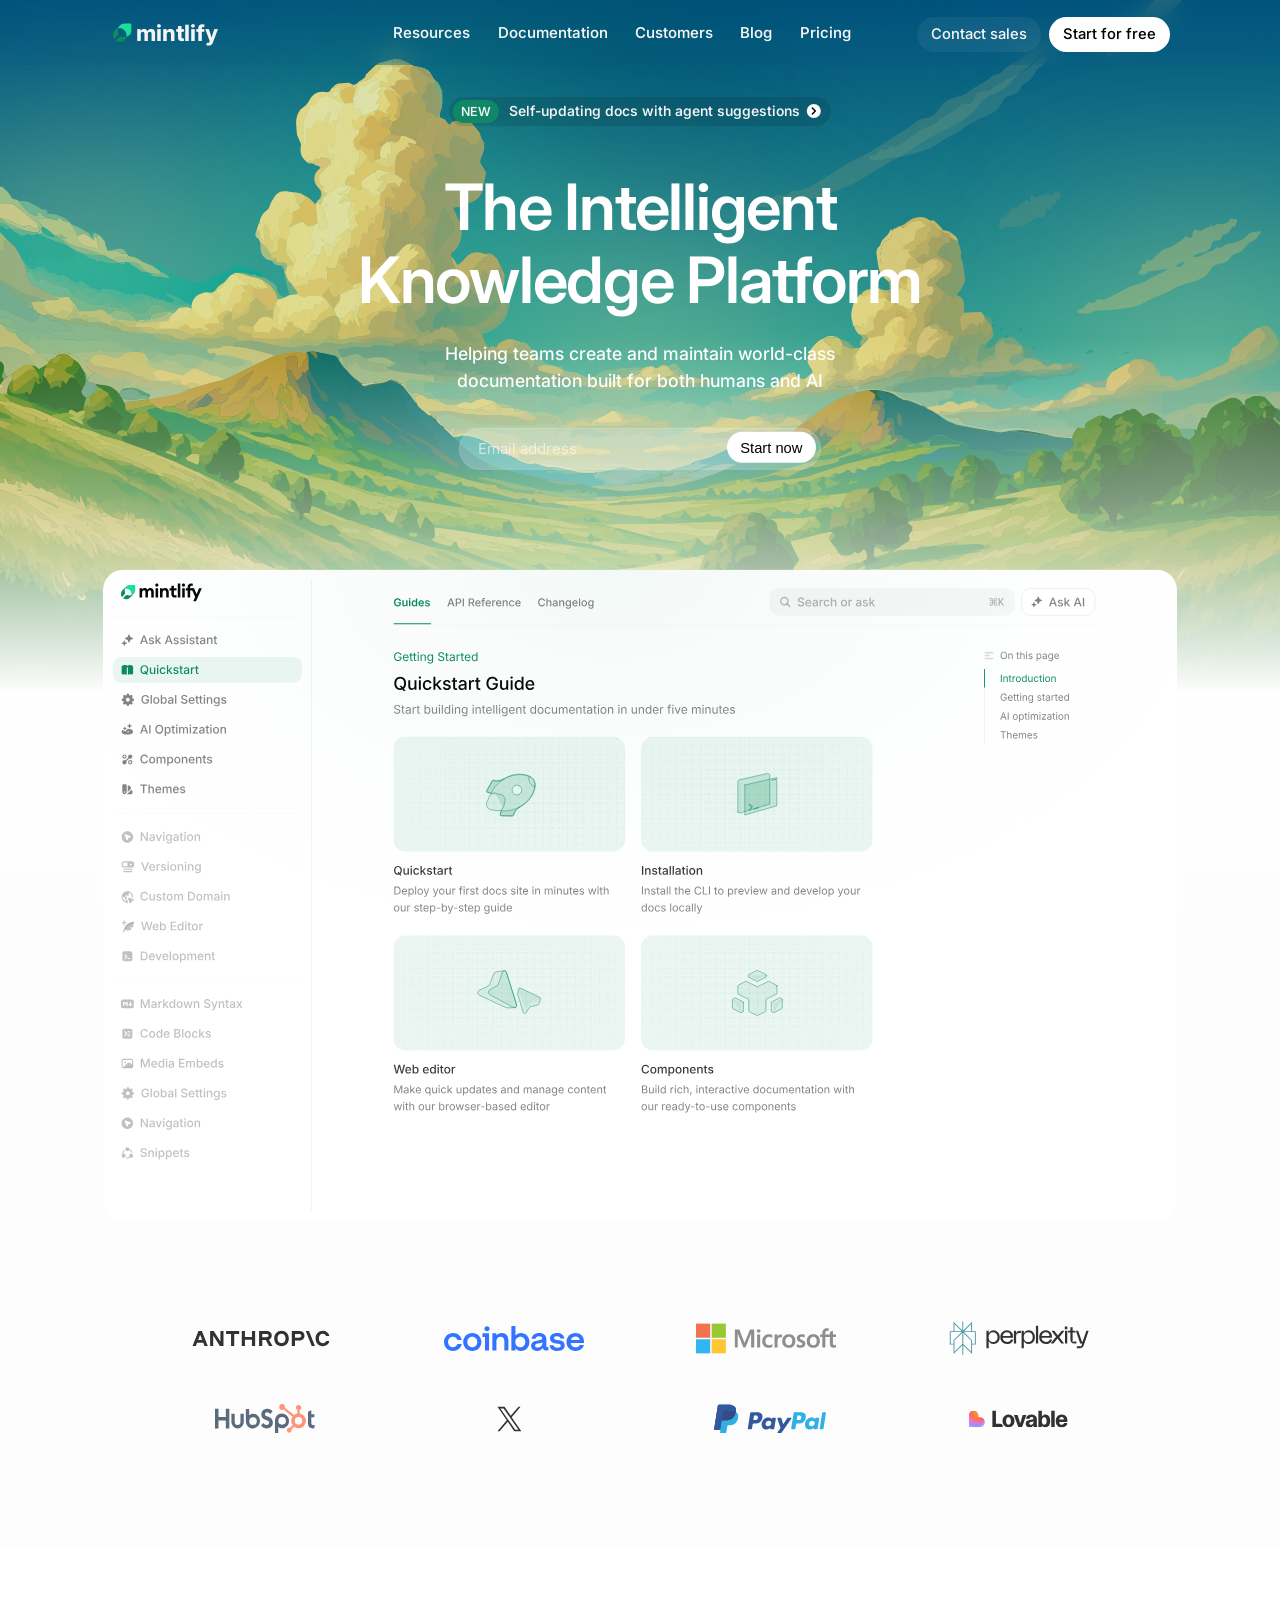
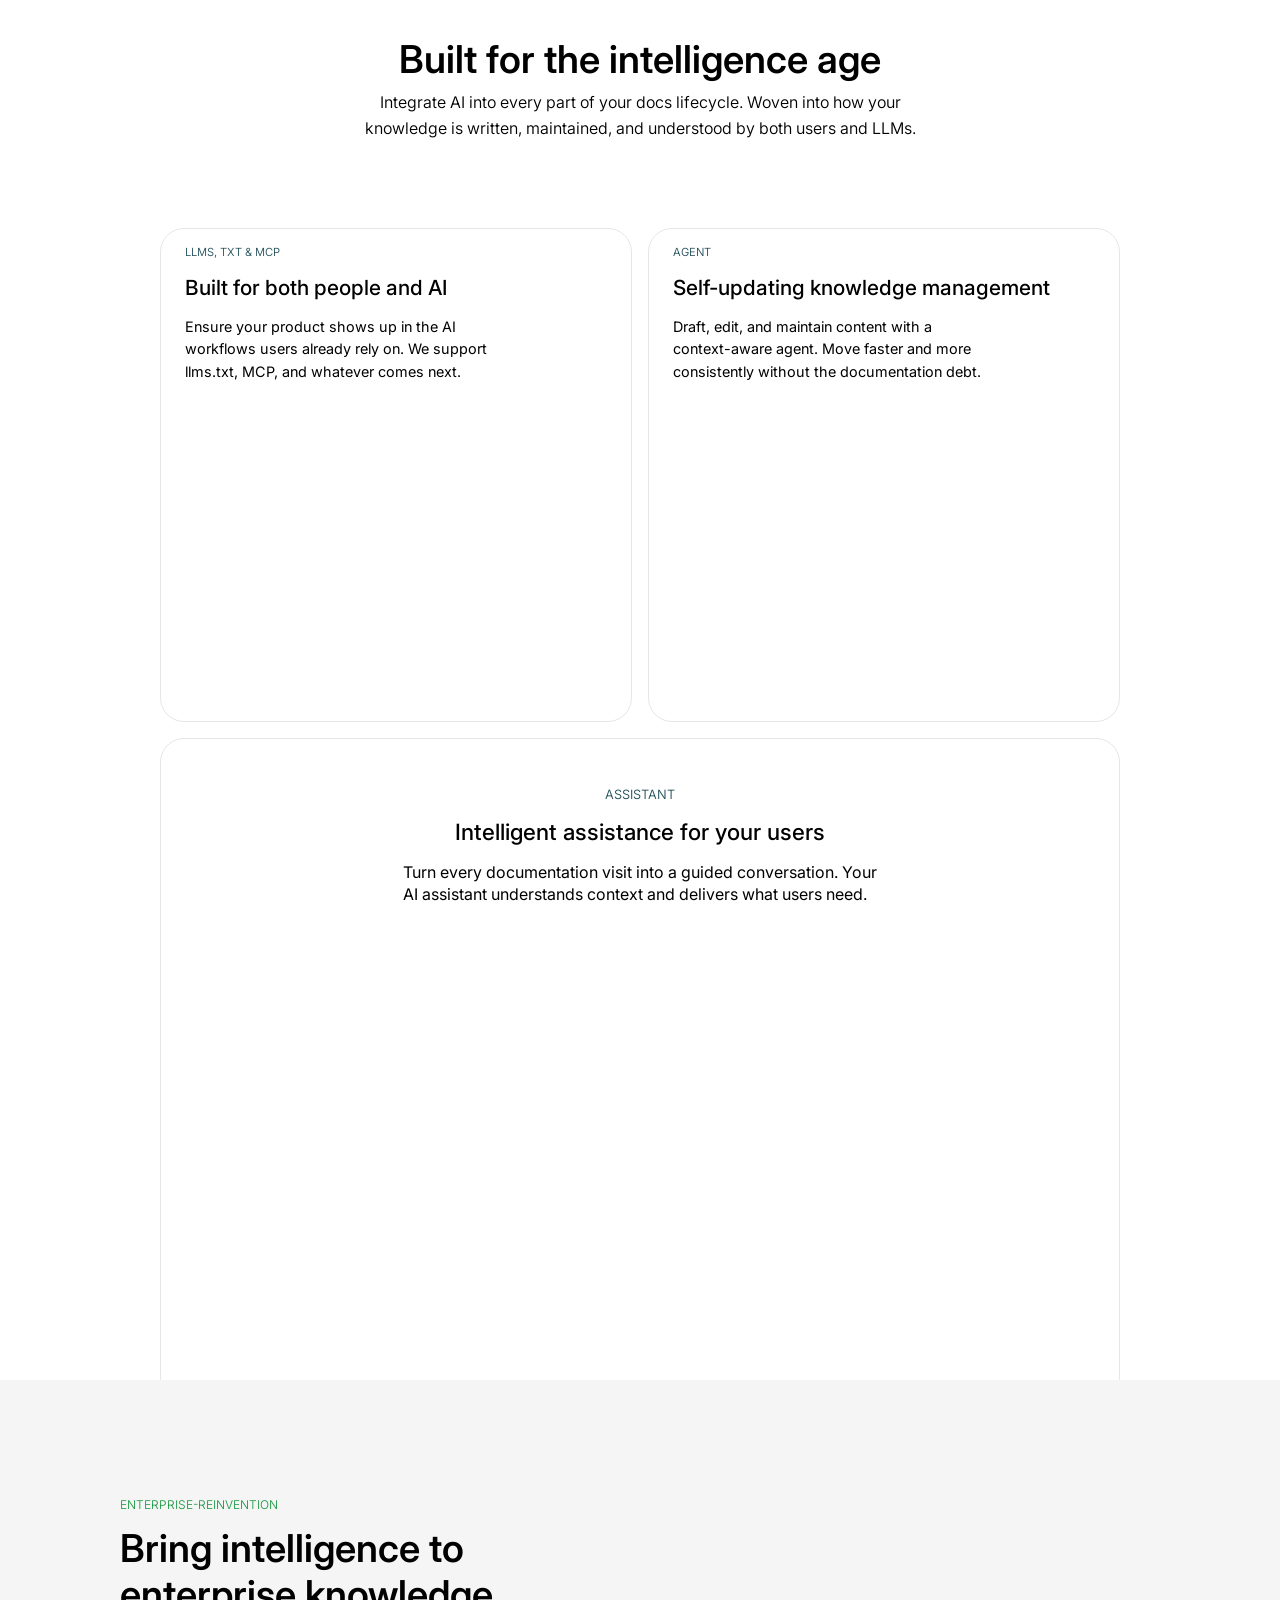
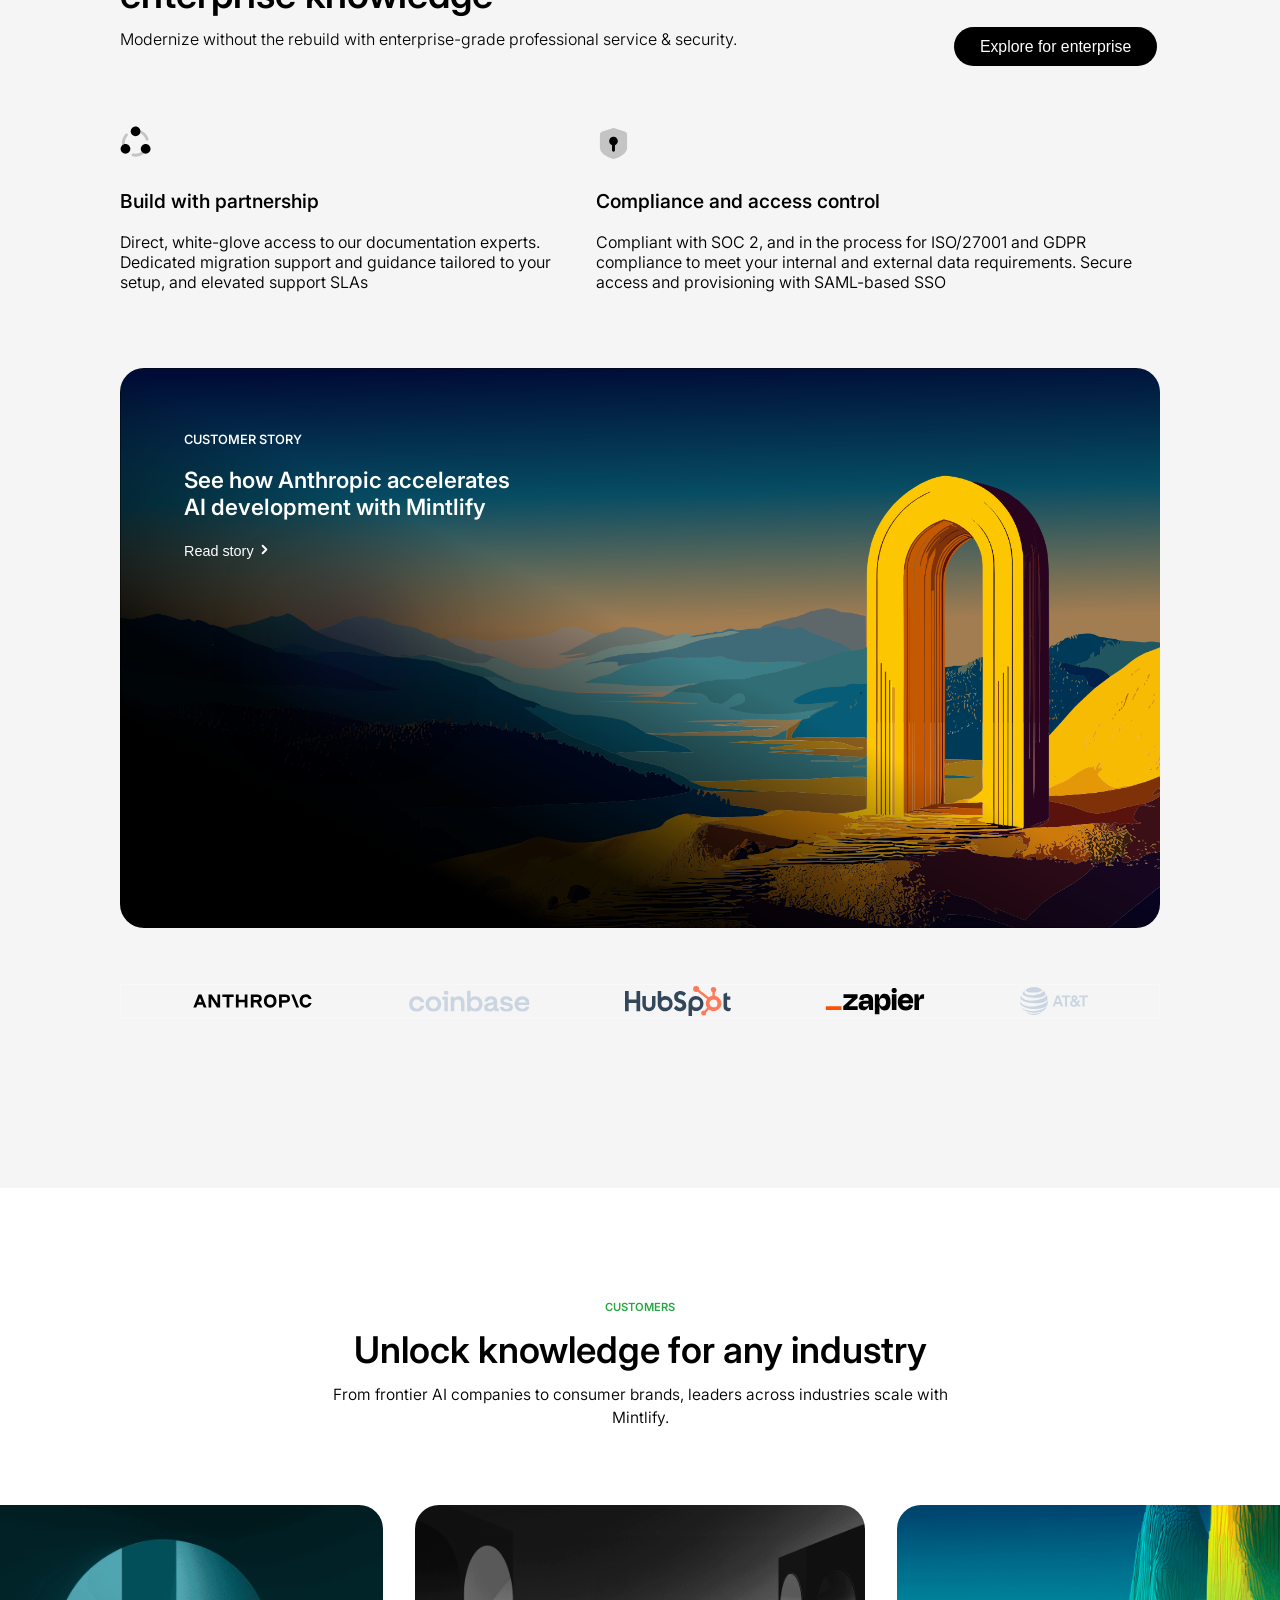
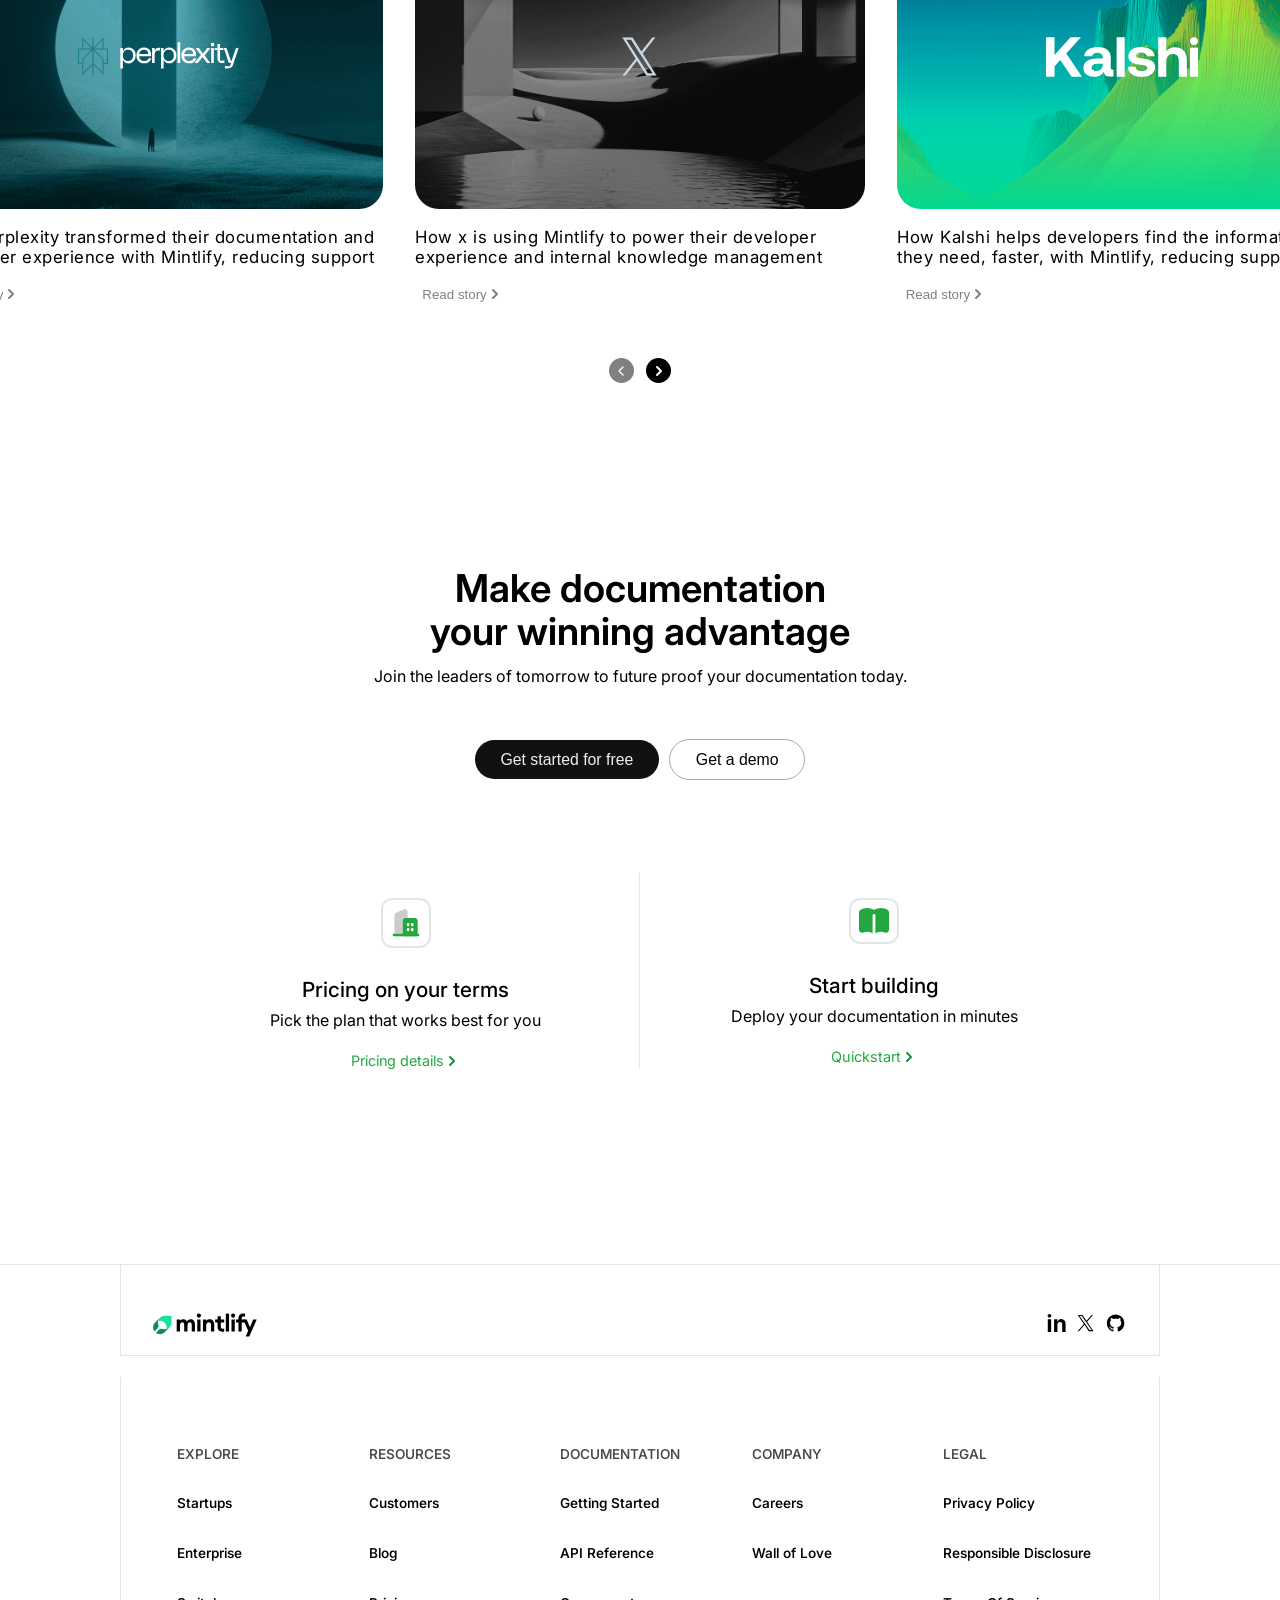
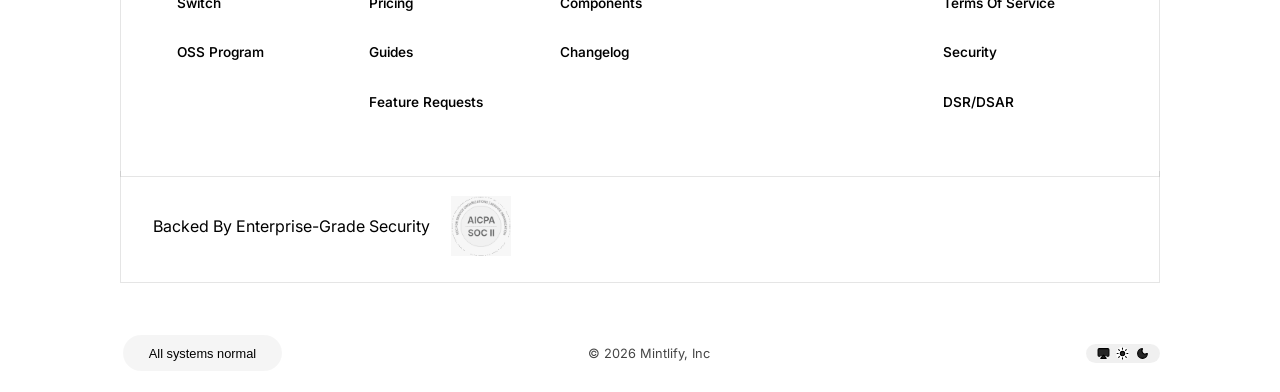
==== index.html @ 28d58aab "minlify" ====
<!doctype html>
<html lang="en">

<head>
	<meta charset="UTF-8" />
	<meta name="viewport" content="width=device-width, initial-scale=1.0" />
	<link rel="stylesheet" href="style.css" />
	<link rel="icon" href="assets/favicon.svg">

	<title>Mintlify</title>
</head>

<body>
	<header>
		<div class="nav">
			<div>
				<div class="logo">
					<img src="assets/mintlify-icon.svg" height="19px"><span>mintlify</span>
				</div>
				<div class="button1">
					<button>Resources</button>
					<button>Documentation</button>
					<button>Customers</button>
					<button>Blog</button>
					<button>Pricing</button>
				</div>
			</div>
			<div class="button2">
				<button>Contact sales</button>
				<button>Start for free</button>
			</div>
		</div>
		</div>
	</header>



	<section class="hero">
		<img src="assets/bg-light.svg" class="bgimage" alt="bgimage">
		<div class="grad"></div>
		<div class="content">
			<a href="#" class="badge">
				<span>NEW</span>
				<p> Self-updating docs with agent suggestions </p>
				<div class="imgbox"> <img src="assets/chevron-right.svg" alt=">"> </div>

			</a>

			<div class="text">
				<h1 class="heading"> <span>The Intelligent </span> <span>Knowledge Platform</span>
			</div>
			<div class="subtext">
				<h2 class="subheading"> <span> Helping teams create and maintain world-class</span> <span> documentation
						built for both humans
						and AI </span></h2>
			</div>
			<div class="email">
				<form>
					<input type="text" placeholder="Email address" />
					<button>Start now</button>
				</form>
			</div>
			<div class="heroimage">
				<img src="assets/hero-image-light.svg" alt="hero image">
			</div>


		</div>
	</section>

	<main>
		<section class="sponsors">
			<div class="sponsorlogos">
				<img src="assets/anthropic.svg" alt="anthropic">
				<img src="assets/coinbase.svg" alt="coinbase">
				<img src="assets/microsoft.svg" alt="microsoft">
				<img src="assets/pp.svg" alt="perplexity">
				<img src="assets/hubspot.svg" alt="hubspot">
				<img src="assets/x-dark.svg" alt="x">
				<img src="assets/paypal.svg" alt="paypal">
				<img src="assets/lovable.svg" alt="lovable">
			</div>

		</section>

		<section class="desc">
			<strong>Built for the intelligence age</strong>
			<span>Integrate AI into every part of your docs lifecycle. Woven into how your</span><span> knowledge is
				written,
				maintained, and understood by both users and LLMs.</span>
		</section>

		<section class="vid">
			<div class="feat">
				<div class="feat1">
					<h4>LLMS, TXT & MCP</h4>
					<h5>Built for both people and AI</h5>
					<div>
						<span>Ensure your product shows up in the AI</span>
						<span>workflows users already rely on. We support</span>
						<span>llms.txt, MCP, and whatever comes next.</span>
					</div>
					<video width="90%" autoplay muted loop>
						<source src="assets/v1.mp4" type="video/mp4">
					</video>

				</div>
				<div class="feat2">
					<h4>AGENT</h4>
					<h5>
						Self-updating knowledge management
					</h5>
					<div>
						<span>Draft, edit, and maintain content with a </span>
						<span> context-aware agent. Move faster and more </span>
						<span> consistently without the documentation debt.</span>
					</div>

					<video width="90%" autoplay muted loop>
						<source src="assets/v2.mp4" type="video/mp4">
					</video>
				</div>
				<div class="feat3">
					<h4>ASSISTANT</h4>
					<h5> Intelligent assistance for your users </h5>
					<div>
						<span> Turn every documentation visit into a guided conversation. Your</span>
						<span> AI assistant understands context and delivers what users need. </span>
					</div>
					<video width="90%" autoplay muted loop>
						<source src="assets/v3.mp4" type="video/mp4">
					</video>
				</div>
			</div>
		</section>
		<section class="enter">
			<div class="entercontent">
				<div class="top">
					<div class="txt">
						<p style="color: #1A9843; font-size: 0.75rem; ">ENTERPRISE-REINVENTION</p>
						<h4><span>Bring intelligence to </span> <span> enterprise knowledge</span></h4>
						<p>Modernize without the rebuild with enterprise-grade professional service & security.</p>
					</div>
					<div>
						<button><span>Explore for enterprise</span></button>
					</div>
				</div>
				<div class="mid">
					<div>
						<div>
							<img src="assets/shareit.svg" alt="shareit">
						</div>
						<span>Build with partnership</span>
						<p>Direct, white-glove access to our documentation experts. Dedicated migration support and
							guidance
							tailored to your setup, and elevated support SLAs</p>
					</div>
					<div>

						<div>
							<img src="assets/sec.svg" alt="secure">
						</div>
						<span> Compliance and access control </span>
						<p>Compliant with SOC 2, and in the process for ISO/27001 and GDPR compliance to meet your
							internal and external data requirements. Secure access and provisioning with SAML-based SSO
						</p>
					</div>
				</div>
				<div class="bot">
					<div class="botcont">
						<div class="head">
							<span>CUSTOMER STORY</span>
						</div>
						<div class="body">
							<span>See how Anthropic accelerates</span>
							<span>AI development with Mintlify</span>
						</div>

						<div class="foot">
							<button>
								<span>Read story</span>
								<div>
									<img src="assets/chevron-right-light.svg" alt="">
								</div>

							</button>
						</div>

					</div>
				</div>
				<div class="brands">
					<img src="assets/anthropic.svg" alt="anthropic">
					<img src="assets/coingrey.svg" alt="">
					<img src="assets/hubspot.svg" alt="">
					<img src="assets/zapi.svg" alt="">
					<img src="assets/att.svg" alt="">
				</div>

		</section>
		<section class="cards">
			<div class="title">
				<span>CUSTOMERS</span>
				<h4>Unlock knowledge for any industry</h4>
				<span>From frontier AI companies to consumer brands, leaders across industries scale with
				</span><span>Mintlify.</span>
			</div>
			<div class="card">
				<div class="card1">
					<div>
						<img src="assets/pp_white.svg" alt="">
					</div>
					<span>
						How Perplexity transformed their documentation and developer experience with Mintlify, reducing
						support
					</span>
				</div>
				<div class="card2">
					<div>
						<img src="assets/x.svg" alt="">
					</div>
					<span>
						How x is using Mintlify to power their developer experience and internal knowledge management
					</span>
				</div>
				<div class="card3">
					<div>
						<img src="assets/kalshi.svg" alt="">
					</div>
					<span>
						How Kalshi helps developers find the information they need, faster, with Mintlify, reducing
						support

					</span>
				</div>
			</div>
			<div class="read">
				<div>
					<button id="first">Read story <img src="assets/chevron-right-grey.svg" alt=""></button>
				</div>
				<div>
					<button id="second">Read story <img src="assets/chevron-right-grey.svg" alt=""></button>
				</div>
				<div>
					<button id="third">Read story <img src="assets/chevron-right-grey.svg" alt=""></button>
				</div>
			</div>
			<div class="btn">
				<button>
					<img src="assets/chevron-left.svg" alt="">
				</button>
				<button>
					<img src="assets/chevron-right-light.svg" alt="">

				</button>

			</div>
		</section>
		<section class="cta">
			<div class="ctacontent">
				<div class="ctatext">
					<strong>Make documentation</strong>
					<strong>your winning advantage</strong>
					<p>Join the leaders of tomorrow to future proof your documentation today.</p>
				</div>
				<div class="ctabtn">
					<button>Get started for free</button>
					<button>Get a demo</button>
				</div>

				<div class="ctagrid">
					<div>
						<div>
							<img src="assets/building.svg" alt="">
						</div>
						<strong>Pricing on your terms</strong>
						<span>Pick the plan that works best for you</span>
						<div class="ctabtns">
							<a href="#">Pricing details</a>
							<div> <img src="assets/chevron-right-green.svg" alt=""> </div>

						</div>
					</div>
					<div>
						<div>
							<img src="assets/book.svg" alt="">
						</div>
						<strong>Start building</strong>
						<span>Deploy your documentation in minutes</span>
						<div class="ctabtns">
							<a href="#">Quickstart</a>
							<div> <img src="assets/chevron-right-green.svg" alt=""> </div>

						</div>
					</div>
				</div>
			</div>

		</section>

	</main>

	<footer>
		<div class="content">
			<div class="head">
				<div class="logo">
					<img src="assets/mintu.svg" alt="">
				</div>
				<div>
					<div>
						<img src="assets/linkedin.svg" alt="">
					</div>
					<div>
						<img src="assets/x-dark.svg" alt="">
					</div>
					<div><img src="assets/guthib.svg" alt=""></div>
				</div>
			</div>
			<div class="body">
				<div class="table">
					<a href="#" style="color:#474747">EXPLORE</a>
					<a href="#" style="color:#474747 ;" >RESOURCES</a>
					<a href="#" style="color:#474747 ;" >DOCUMENTATION</a>
					<a href="#" style="color:#474747 ;" >COMPANY</a>
					<a href="#" style="color:#474747 ;" >LEGAL</a>
					<a href="#">Startups</a>
					<a href="#">Customers</a>
					<a href="#">Getting Started</a>
					<a href="#">Careers</a>
					<a href="#">Privacy Policy</a>
					<a href="#">Enterprise</a>
					<a href="#">Blog</a>
					<a href="#">API Reference</a>
					<a href="#">Wall of Love</a>
					<a href="#">Responsible Disclosure</a>
					<a href="#">Switch</a>
					<a href="#">Pricing</a>
					<a href="#">Components</a>
					<a href="#" id="terms">Terms Of Service</a>
					<a href="#">OSS Program</a>
					<a href="#">Guides</a>
					<a href="#">Changelog</a>
					<a href="#" id="security">Security</a>
					<a href="#" id="fr">Feature Requests</a>
					<a href="#" id="dsar">DSR/DSAR</a>
				</div>
			</div>

			<div class="foot">
				<span>Backed By Enterprise-Grade Security</span>
				<div>
					<img src="assets/fotogo.png" alt="">
				</div>
			</div>
			<div class="footest">
				<div class="first">
						<button>All systems normal</button>
					</div>
				<div class="second">
						<span>© 2026 Mintlify, Inc</span>
					</div>
				<div class="third">
						<div class="theme">
							<img src="assets/monitor.svg" alt="">
							<img src="assets/sun.svg" alt="">
							<img src="assets/moon.svg" alt="">
						</div>
					</div>
			</div>
		</div>
	</footer>
	</div>
</body>

</html>
---- style.css ----
@import url("https://fonts.googleapis.com/css2?family=Geist+Mono:wght@100..900&family=Inter:ital,opsz,wght@0,14..32,100..900;1,14..32,100..900&display=swap");

:root {
	--bg-color: #f4f5f4;
	--color-darkgreen: #1d4c56;
	--color-lightgreen: #45bc97;
	--color-badge: #96b099;
	--color-brown: #b4ab48;
	--color-darkbrown: #88600e;
	--color-lightbrown: #d1d092;
	--color-subheading: #08090acc;
	--color-blue: #3a88c8;
	--color-sky: #004d74;
	--color-lightpink: #bca794;
	--color-black: #000;
	--font-family: "Inter", sans-serif;

	--text-white: #f4f5f4;
}

* {
	/* restting user-agent stylesheet */
	margin: 0;
	padding: 0;
	box-sizing: border-box;
}

/* --------------------navbar------------------- */
header {
	position: fixed;
	overflow: hidden;
	top: 0;
	left: 0;
	width: 100%;
	border: 3px solid transparent;
	height: 65px;
	z-index: 100;
	backdrop-filter: blur(14px);
}

.nav {
	display: grid;
	border: 3px solid transparent;
	margin: 0 auto;
	grid-template-columns: 2.5fr 1fr;
	align-items: center;
	height: 100%;
	width: 1067px;
	position: sticky;
	top: 0;
	background-color: transparent;
	font-family: var(--font-family);

	z-index: 1;
}

.nav> :nth-child(1) {
	display: flex;
	justify-content: space-between;
	border: 3px solid transparent;
}

.nav> :nth-child(2) {
	display: flex;
	justify-content: flex-end;
	height: 60%;
	gap: 0.5rem;
}

.button1 {
	display: flex;
	justify-content: space-between;
}

.button1>button {
	padding: 8px 13.7px;
	border: none;
	background-color: transparent;
	color: var(--text-white);
	border-radius: 5px;
	cursor: pointer;
	font-family: var(--font-family);
	font-size: 15px;
	font-weight: 550;
	transition: background-color 0.3s ease;
}

.button1>button:hover {
	border-radius: 20px;
	background-color: rgba(255, 255, 255, 0.06);
}

.button2>button {
	height: 35px;
	display: flex;
	align-items: center;
	justify-content: center;
	padding: 7px 14px;
	border: none;
	color: var(--text-white);
	border-radius: 3.6px;
	cursor: pointer;
	font-family: var(--font-family);
	font-weight: 510;
	border-radius: 20px;
	transition: background-color 0.3s ease;
}

.button2>button:first-child {
	background-color: rgba(255, 255, 255, 0.06);
	font-size: 0.92rem;
}

.button2>button:last-child {
	background-color: rgba(255, 255, 255);
	font-size: 0.92rem;
	color: #000;
}

.button2>button:last-child:hover {
	background-color: rgba(215, 215, 225);
}

.nav> :nth-child(1)> :nth-child(1) {
	display: flex;
	align-items: center;
	gap: 4px;
	justify-content: space-between;
	font-family: var(--font-family);
	font-size: 1.4rem;
	font-weight: 750;
	color: var(--text-white);
	cursor: pointer;
}

/* ---------------navbar-ends------------- */

.hero {
	position: relative;
	isolation: isolate;
	height: 100vh;
	width: 100%;
}

.bgimage {
	position: absolute;
	top: -164px;
	left: 50%;
	transform: translateX(-50%);
	width: 100%;
	z-index: -1;
}

.content {
	position: relative;
	top: 65px;
	height: 32rem;
}

/*--------- badge starts ---------*/
.badge {
	display: flex;
	justify-content: space-between;
	padding: 0.18rem 0.25rem;
	padding-right: 0.5rem;
	align-items: center;
	position: absolute;
	top: 2rem;
	left: 50%;
	transform: translate(-50%);
	background-color: rgba(0, 0, 0, 0.11);
	border-radius: 1rem;
	font-family: var(--font-family);
	font-size: 0.78rem;
	font-weight: 550;
	gap: 0.6rem;
	text-decoration: none;
	color: var(--text-white);
}

.badge:hover {
	background-color: rgba(50, 50, 50, 0.11);
}

.badge>span {
	background-color: #108766;
	border-radius: 0.9rem;
	padding: 0.25rem 0.5rem;
}

.badge>p {
	font-size: 0.87rem;
}

.badge>.imgbox {
	display: flex;
	align-items: center;
	justify-content: center;
	align-self: center;
	background-color: #fff;
	border-radius: 100%;
	transform: translateX(-15%);
	width: 14px;
	height: 14px;
}

.badge>.imgbox>img {
	width: 12px;
}

/*----------------- badge ends ---------------*/

.hero>.content>.text {
	position: absolute;
	top: 20%;
	display: flex;
	justify-content: center;
	width: 100%;
}

.hero>.content>.text>h1>span {
	display: block;
}

.hero>.content>.text>h1> :last-child {
	transform: translateY(-0.25rem);
}

.hero>.content>.text>h1 {
	font-family: var(--font-family);
	font-size: 4rem;
	letter-spacing: -0.02em;
	font-weight: 600;
	color: #fff;
	border: 1px solid transparent;
	width: 50rem;
	text-align: center;
}

.hero>.content>.subtext {
	position: absolute;
	top: 50.45%;
	display: flex;
	justify-content: center;
	width: 100%;
	padding: 0.5rem 0;
}

.hero>.content>.subtext>h2>span {
	display: block;
}

.hero>.content>.subtext>h2> :last-child {
	transform: translateY(-0.15rem);
}

.hero>.content>.subtext>h2 {
	width: 50rem;
	border: 1px solid transparent;
	padding: 0.5rem 0;
	font-family: var(--font-family);
	color: #fff;
	text-align: center;
	font-size: 1.11rem;
	font-weight: 480;
	line-height: 1.8rem;
}

/* --------- text area ends --------- */

.content>.email {
	position: absolute;
	top: 68.5%;
	display: flex;
	justify-content: center;
	width: 100%;
	padding: 0.5rem 0;
}

.content>.email>form {
	position: relative;
	z-index: 0;
	display: flex;
	height: 2.5rem;
	width: 22.5rem;
	transform: translateY(0.3rem);

	gap: 0.5rem;
}

.content>.email>form>input {
	width: 100%;
	height: 100%;
	padding: 0.5rem 1.1rem;
	background-color: rgba(255, 255, 255, 0.2);
	border: none;
	border-radius: 1.5rem;
	box-shadow: 0 0 0 1px rgba(255, 255, 255, 0.3);
	font-family: var(--font-family);
	font-size: 0.92rem;
}

.content>.email>form>input::placeholder {
	color: rgba(255, 255, 255, 0.6);
	font-size: 0.94rem;
}

.content>.email>form>button {
	z-index: 1;
	padding: 0.48rem 0.85rem;
	position: absolute;
	right: 0.25rem;
	top: 0.2rem;
	border: none;
	background-color: #fff;
	border-radius: 1.1rem;
	font-size: 0.92rem;
	font-weight: 500;
}

.content>.heroimage {
	display: flex;
	justify-content: center;
	top: 80%;
	position: absolute;
	bottom: 0;
	width: 100%;
	height: auto;
}

.content>.heroimage>img {
	transform: translateY(5.9rem);
	position: absolute;
	border-radius: 1.3rem;
	width: auto;
	height: 653px;
}

.grad {
	background-image: linear-gradient(to bottom,
			rgba(244, 245, 244, 0) 0%,
			rgba(244, 245, 244, 1) 30%);
	position: absolute;
	transform: translateY(650px);
	bottom: 0;
	width: 100%;
	height: 100%;
	opacity: 0.2;
}

/* --------- hero section ends --------- */

main {
	position: absolute;
	top: 1220px;
	width: 100%;
}

.sponsors {
	display: flex;
	justify-content: center;
	align-content: center;
	position: absolute;
	width: 100%;
	height: 20rem;
}

.sponsorlogos>img {
	width: 140px;
	height: auto;
	justify-self: center;
	opacity: 0.8;
	transition: opacity 0.3s ease;
}

.sponsorlogos> :nth-child(5) {
	width: 100px;
	height: 30px;
	align-self: center;
}

.sponsorlogos> :nth-child(6) {
	width: 100px;
	height: 30px;
	align-self: center;
	transform: translateX(0.5rem);
}

.sponsorlogos> :nth-child(7) {
	width: 140px;
	height: 40px;
	align-self: center;
	transform: translateX(0.8rem);
}

.sponsorlogos> :nth-child(8) {
	width: 100px;
	height: 30px;
	align-self: center;
	transform: translateX(0.2rem);
}

.sponsorlogos {
	padding: 2rem 0.87rem;
	display: flex;
	flex-wrap: wrap;
	justify-content: space-evenly;
	column-gap: 6rem;
	row-gap: 2rem;
	position: absolute;
	width: 60rem;
	top: 20%;
	bottom: 20%;
	color: white;
}

/* --------- sponsors section ends --------- */

.desc {
	padding: 0.5rem 0.25rem;
	display: flex;
	flex-direction: column;
	justify-content: center;
	align-items: center;
	position: absolute;
	top: 25rem;
	width: 100%;
	padding: 0.5rem 0;
	font-family: var(--font-family);
}

.desc>strong {
	margin: 0.5rem 0;
	margin-bottom: 0.2rem;
	font-size: 2.4rem;
	font-weight: 580;
	color: var(--color-black);
	margin-bottom: 0.5rem;
}

.desc>span {
	font-size: 1rem;
	font-weight: 350;
	line-height: 1.6rem;
	color: var(--color-black);
	text-align: center;
}

/** -------- descirption section ends --------- */

.vid {
	font-family: var(--font-family);
	position: absolute;
	top: 35rem;
	width: 100%;
	height: 75rem;
	display: flex;
	justify-content: center;
}

.vid>.feat {
	display: grid;
	gap: 1rem;
	grid-template-columns: 1fr 1fr;
	grid-template-rows: 2.5fr 3fr;
	margin: 3rem 0;
	width: 60rem;
}

.vid>.feat>div {
	padding: 1rem 1.5rem;
	border: 1px solid rgba(128, 128, 128, 0.2);
	border-radius: 1.5rem;
}

.vid>.feat>div>h4 {
	font-size: 0.7rem;
	color: var(--color-darkgreen);
	font-weight: 340;
}

.vid>.feat>div>h5 {
	font-size: 1.3rem;
	margin: 1rem 0;
	font-weight: 500;
}

.vid>.feat>div>div>span {
	display: block;
	font-size: 0.9rem;
	line-height: 1.4rem;
}

.vid>.feat>.feat3 {
	grid-column: 1 / 3;
	display: flex;
	flex-direction: column;
	align-items: center;
}

.vid>.feat>div>video {
	margin-top: 5rem;
	margin-left: 1rem;
}

.vid>.feat>.feat2>video {
	margin-top: 8rem;
}

.vid>.feat>.feat3>video {
	margin-top: 5rem;
}

.vid>.feat>.feat3>h5 {
	font-size: 1.4rem;
}

.vid>.feat>.feat3>h4 {
	font-size: 0.8rem;
}

.vid>.feat>.feat3>div>span {
	font-size: 1rem;
}

.vid>.feat>.feat3 {
	padding-top: 3rem;
}

/* --------- video section ends --------- */

.enter {
	position: absolute;
	background-color: #f5f5f5;
	top: 110rem;
	width: 100%;
	height: 88rem;
	display: flex;
	justify-content: center;
	font-family: var(--font-family);
}

.enter>.entercontent {
	position: relative;
	padding: 6.5rem 0;
	display: flex;
	flex-direction: column;
	align-items: center;
	gap: 1.5rem;
	width: 65rem;
}

.enter>.entercontent>.top {
	width: 100%;
}

.enter>.entercontent>.mid>div>img {
	height: 24px;
}

.enter>.entercontent>.mid {
	margin: 2.5rem 0;
	display: flex;
	justify-content: center;
	gap: 1.5rem;
}

.enter>.entercontent>.bot {
	color: #fff;
	display: flex;
	justify-content: flex-start;
	height: 35rem;
	width: 100%;
	background-image: url("assets/entr.png");
	background-size: cover;

	border-radius: 1.5rem;
}

.top>.txt>h4>span {
	display: block;
	font-size: 2.4rem;
	font-weight: 580;
}

.top>.txt>h4 {
	margin: 0.8rem 0;
}

.top>.txt>p {
	margin: 0.8rem 0;
	font-weight: 320;
}

.top>div>button {
	color: #fff;
	position: absolute;
	right: 0.2rem;
	transform: translateY(-35px);
	padding: 0.65rem 1.6rem;
	border: none;
	background-color: rgba(0, 0, 0, 1);
	border-radius: 1.5rem;
	font-size: 0.99rem;
	font-weight: 500;
}

/* --------- enter section top ends --------- */

.mid {
	display: flex;
	justify-self: center;
}

.mid>div {
	display: flex;
	flex-direction: column;
	align-items: start;
	gap: 0.5rem;
}

.mid>div>div>img {
	width: 35px;
}

.mid>div>span {
	font-size: 1.2rem;
	font-weight: 550;
	margin-top: 1rem;
}

.mid>div>p {
	margin: 0.7rem 0;
	font-weight: 350;
}

.bot {
	padding: 4rem;
}

.botcont>.head {
	font-size: 0.8rem;
	font-weight: 550;
	margin-bottom: 0.5rem;
}

.botcont>.body>span {
	display: block;
	font-size: 1.4rem;
	font-weight: 580;
}

.botcont>.body {
	margin: 1.2rem 0;
}

.botcont>.foot>button {
	display: flex;
	justify-content: space-between;
	align-items: center;
	background: none;
	border: none;
	gap: 0.2rem;
}

.botcont>.foot>button>span {
	color: #fff;
	font-size: 0.9rem;
	font-weight: 450;
	line-height: 1.5rem;
}

.botcont>.foot>button>div>img {
	width: 15px;
}

.brands {
	border: 1px solid rgba(255, 255, 255, 0.3);
	display: flex;
	width: 100%;
	justify-content: space-evenly;
	align-items: center;
	gap: 1.5rem;
	margin-top: 2rem;
}

/* --------- enterprise section ends --------- */

.cards {
	position: absolute;
	top: 196rem;
	width: 100%;
	display: flex;
	flex-direction: column;
	align-items: center;
	font-family: var(--font-family);
}

.cards>.title {
	display: flex;
	flex-direction: column;
	align-items: center;
	font-size: 1.4rem;
	font-weight: 580;
	margin-top: 9rem;
	margin-bottom: 2.5rem;
}

.cards>.title>span {
	display: block;
	font-size: 0.7rem;
	margin-bottom: 0.8rem;
	font-weight: 580;
	color: #23a841;
}

.cards>.title>h4 {
	font-size: 2.3rem;
	font-weight: 580;
	margin-bottom: 0.8rem;
}

.cards>.title> :nth-child(3) {
	font-size: 0.97rem;
	font-weight: 350;
	margin-bottom: 0.3rem;
	color: #000;
}

.cards>.title> :nth-child(4) {
	font-size: 0.97rem;
	font-weight: 350;
	color: #000;
}

.cards>.card {
	display: flex;
	justify-content: space-around;
	gap: 2rem;
	padding: 1.5rem 1rem;
	border-radius: 1.5rem;
	border: 1px solid rgba(255, 255, 255, 0.3);
	height: auto;
}

.cards>.card>div>div>img {
	height: 40px;
}

.cards>.card>div {
	position: relative;
	height: 380px;
	width: 450px;
}

.cards>.card>div>div {
	display: flex;
	justify-content: center;
	align-items: center;
	position: absolute;
	width: 100%;
	height: 80%;
	border-radius: 1.5rem;
}

.cards>.card>div>span {
	position: absolute;
	width: 100%;
	bottom: 4%;
	padding: 0.2rem 0;
	letter-spacing: 0.03em;
	font-size: 1.05rem;
	font-weight: 400;
}

.cards>.card>.card1>div {
	background-image: url("assets/blue.png");
	background-size: cover;
}

.cards>.card>.card2>div {
	background-image: url("assets/black.png");
	background-size: cover;
}

.cards>.card>.card3>div {
	background-image: url("assets/green.png");
	background-size: cover;
}

.read {
	display: grid;
	grid-template-columns: 1fr 1fr 1fr;
	transform: translateY(-1.5rem);
	width: 1450px;
}

.read>div>button {
	display: flex;
	justify-content: center;
	align-items: center;
	background: none;
	color: #808088;
	border: none;
}

.read>div>button:hover {
	color: var(--color-darkgreen);
}

.read>div>button>img {
	width: 16px;
}

#first {
	margin-left: 1.5rem;
}

#second {
	margin-left: 1.5rem;
}

#third {
	margin-left: 1.5rem;
}

.cards>.btn {
	display: flex;
}

.cards>.btn>button {
	display: flex;
	justify-content: center;
	align-items: center;
	margin: 2rem 0.4rem;
	background-color: rgba(0, 0, 0, 1);
	border: none;
	height: 25px;
	width: 25px;
	outline: none;
	border-radius: 100%;
	font-size: 0.99rem;
	font-weight: 500;
	color: #fff;
}

.cards>.btn>button>img {
	width: 16px;
}

.cards>.btn> :first-child {
	background-color: grey;
}

/* --------- cards section ends --------- */

.cta {
	display: flex;
	position: absolute;
	top: 255rem;
	width: 100%;
	display: flex;
	justify-content: center;
	font-family: var(--font-family);
}

.cta>.ctacontent {
	padding: 4.5rem 0;
	display: flex;
	flex-direction: column;
	align-items: center;
	gap: 1.5rem;
	width: 65rem;
}

.ctacontent>.ctatext {
	display: flex;
	flex-direction: column;
	align-items: center;
	justify-content: flex-start;
	padding: 0.5rem 0;
	width: 65rem;
}

.ctacontent>.ctatext>strong {
	font-size: 2.4rem;
	font-weight: 620;
	margin-bottom: 1.6rem;
	line-height: 1.1rem;
}

.ctacontent>.ctabtn>button {
	padding: 0.65rem 1.6rem;
	border: none;
	border-radius: 1.5rem;
	margin: 1.3rem 0.2rem;
	font-size: 0.99rem;
	font-weight: 500;
	color: #000;
}

.ctabtn>button:first-child {
	background-color: #111;
	color: #f0f0f0;
}

.ctabtn>button:first-child:hover {
	background-color: #222;
}

.ctabtn>button:last-child {
	background-color: #fff;
	border: 1.5px solid #a8a8a8;
}

.ctabtn>button:last-child:hover {
	background-color: #d6d6d6;
}

.ctagrid {
	display: grid;
	width: 90%;
	margin-top: 3rem;
	grid-template-columns: 1fr 1fr;
}

.ctagrid>div {
	display: flex;
	flex-direction: column;
	align-items: center;
}

.ctagrid> :first-child {
	border-right: 1px solid rgba(5, 5, 5, 0.1);
}

.ctagrid>div>div>img {
	width: 50px;
	height: auto;
	margin: 1.56rem 0;
	padding: 0.5rem;
	border: 2px solid rgba(5, 5, 5, 0.1);
	border-radius: 0.7rem;
}

.ctagrid>div>strong {
	font-size: 1.3rem;
	font-weight: 500;
	margin-bottom: 0.5rem;
}

.ctabtns {
	display: flex;
	align-items: center;
	margin-top: 1.4rem;
}

.ctabtns>div {
	display: flex;
	justify-content: center;
	align-items: center;
}

.ctabtns>a {
	font-size: 0.9rem;
	text-decoration: none;
	color: #23a841;
}

.ctabtns>div>img {
	height: 16px;
}

footer {
	position: absolute;
	top: 379rem;
	width: 100%;
	display: flex;
	justify-content: center;
	border-top: 1px solid rgba(0, 0, 0, 0.1);
	font-family: var(--font-family);
}

footer>.content {
	display: flex;
	flex-direction: column;
	justify-content: space-between;
	align-items: center;
	top: 0;
	width: 65rem;
}

footer>.content>.head {
	display: flex;
	justify-content: space-between;
	padding: 1.1rem 2rem;
	padding-top: 3rem;
	width: 100%;
	font-weight: 550;
	border: 1px solid rgba(0, 0, 0, 0.1);
	border-top: none;
}

footer>.content>.head>div {
	display: flex;
	justify-content: center;
	align-items: flex-end;
	gap: 0.5rem;
}

footer>.content>.body {
	position: relative;
	display: flex;
	flex-direction: column;
	align-items: center;
	padding: 4rem 0;
	width: 100%;
	height: 25rem;
	border: 1px solid rgba(0, 0, 0, 0.1);
	border-top: none;
}

footer>.content>.body>.table {
	position: absolute;
	font-size: 0.85rem;
	font-weight: 550;
	display: grid;
	width: 90%;
	height: auto;
	grid-template-columns: 1fr 1fr 1fr 1fr 1fr;
	grid-template-rows: repeat(6, 1fr);
	gap: 1.5rem;
}

footer>.content>.body>.table>a {
	display: flex;
	align-items: center;
	text-decoration: none;
	padding: 0.8rem 0.25rem;
	height: 24px;
	color: #000;
}

footer>.content>.body>.table>a:hover {
	background-color: rgba(5, 5, 5, 0.1);
	border-radius: 0.5rem;
}

.grey {
	color: #474747;
}

#terms {
	grid-column: 5 / 6;
}

#security {
	grid-column: 5 / 6;
}

#fr {
	grid-column: 2/3;
}

#dsar {
	grid-column: 5/6;
}


footer>.content>.foot {
	position: absolute;
	border: 1px solid rgba(0, 0, 0, 0.1);
	border-top: none;
	display: flex;
	justify-content: start;
	align-items: center;
	gap: 1.3rem;
	width: 100%;
	top: 30rem;
	padding: 1.5rem 3rem;
	margin-top: 1.6rem;
	height: 7rem;
	padding-left: 2rem;
}

footer>.content>.foot>div {
	display: flex;
	justify-content: center;
	align-items: center;
	gap: 0.5rem;
}

footer>.content>.foot>div>img {
	width: 60px;
}

footer>.content>.footest {
	display: flex;
	justify-content: space-between;
	align-items: center;
	width: 100%;
	top: 40.6rem;
	position: absolute;
}

.footest>.first>button {
	color : #000;
	padding: 0.65rem 1.6rem;
	border: none;
	border-radius: 1.5rem;
	background : none;
	margin: 1.3rem 0.2rem;
	font-size: 0.8rem;
	font-weight: 500;
	background-color: rgba(0, 0, 0, 0.04);
}

.footest > .second {
	font-size : 0.8rem;
	color  : #454545;
	transform : translateX(-2.3rem);
}

.footest > .third > .theme {
	display: flex;
	justify-content: space-around;
	background-color: rgba(0, 0, 0, 0.06);
	padding : 0.2rem 0.5rem;
	border-radius: 1.5rem;

}
.footest > .third > .theme > img {
	width: 13px;
	margin : 0 0.2rem;
}
.footest > .third > .theme > :nth-child(2){
	background-color: #fff;
	border-radius: 100%;
}
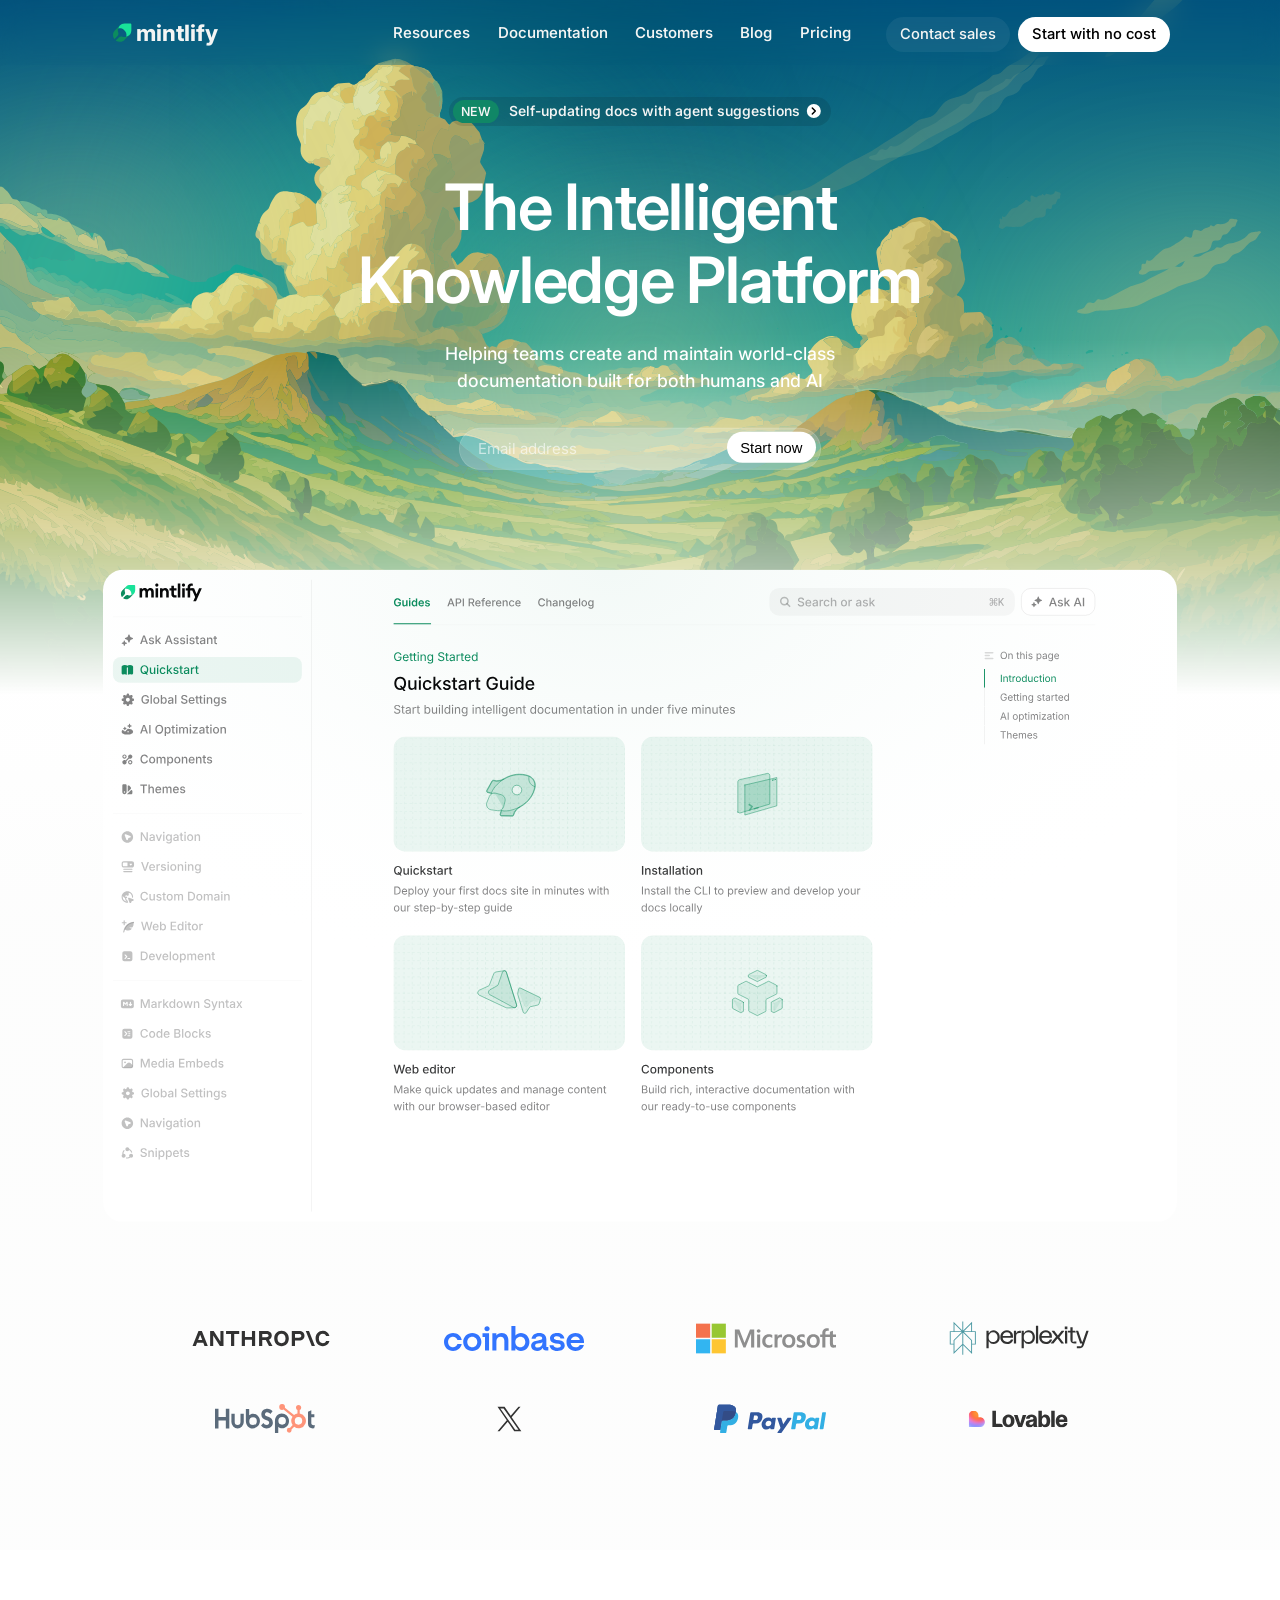
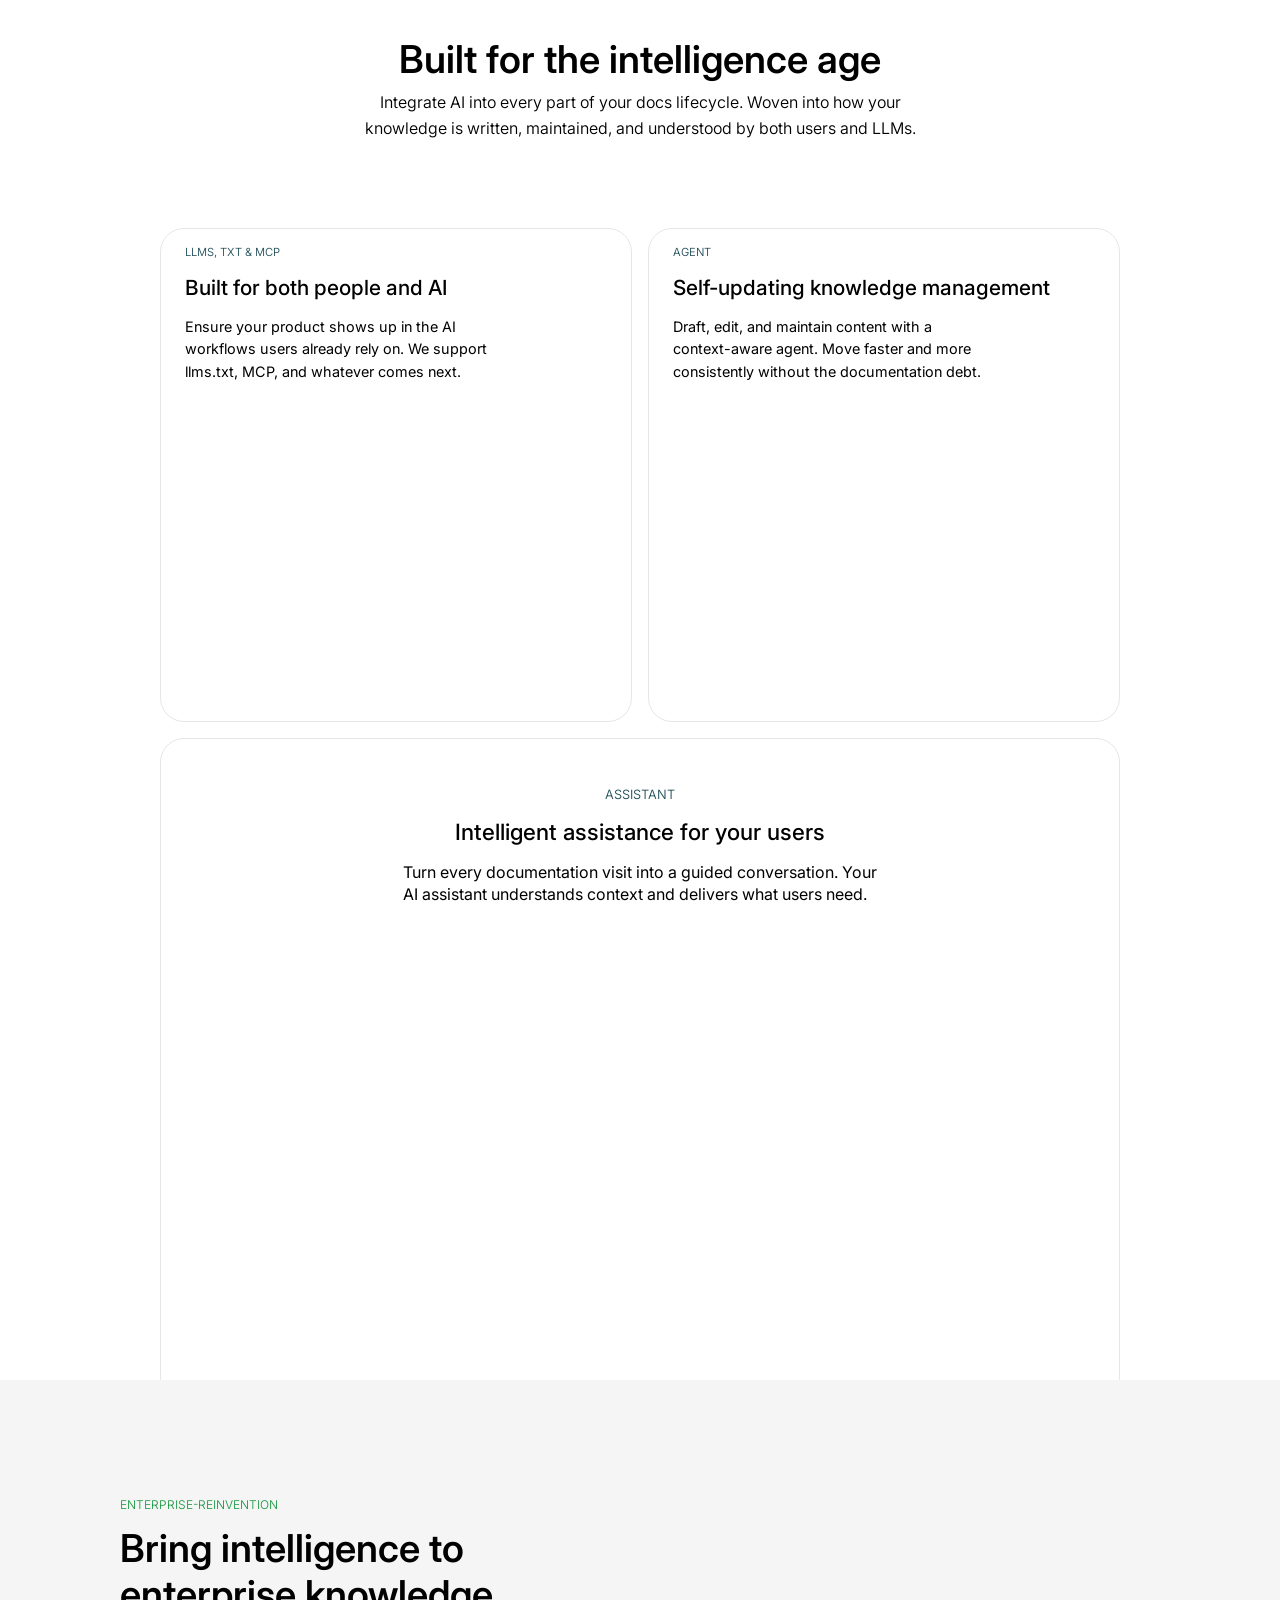
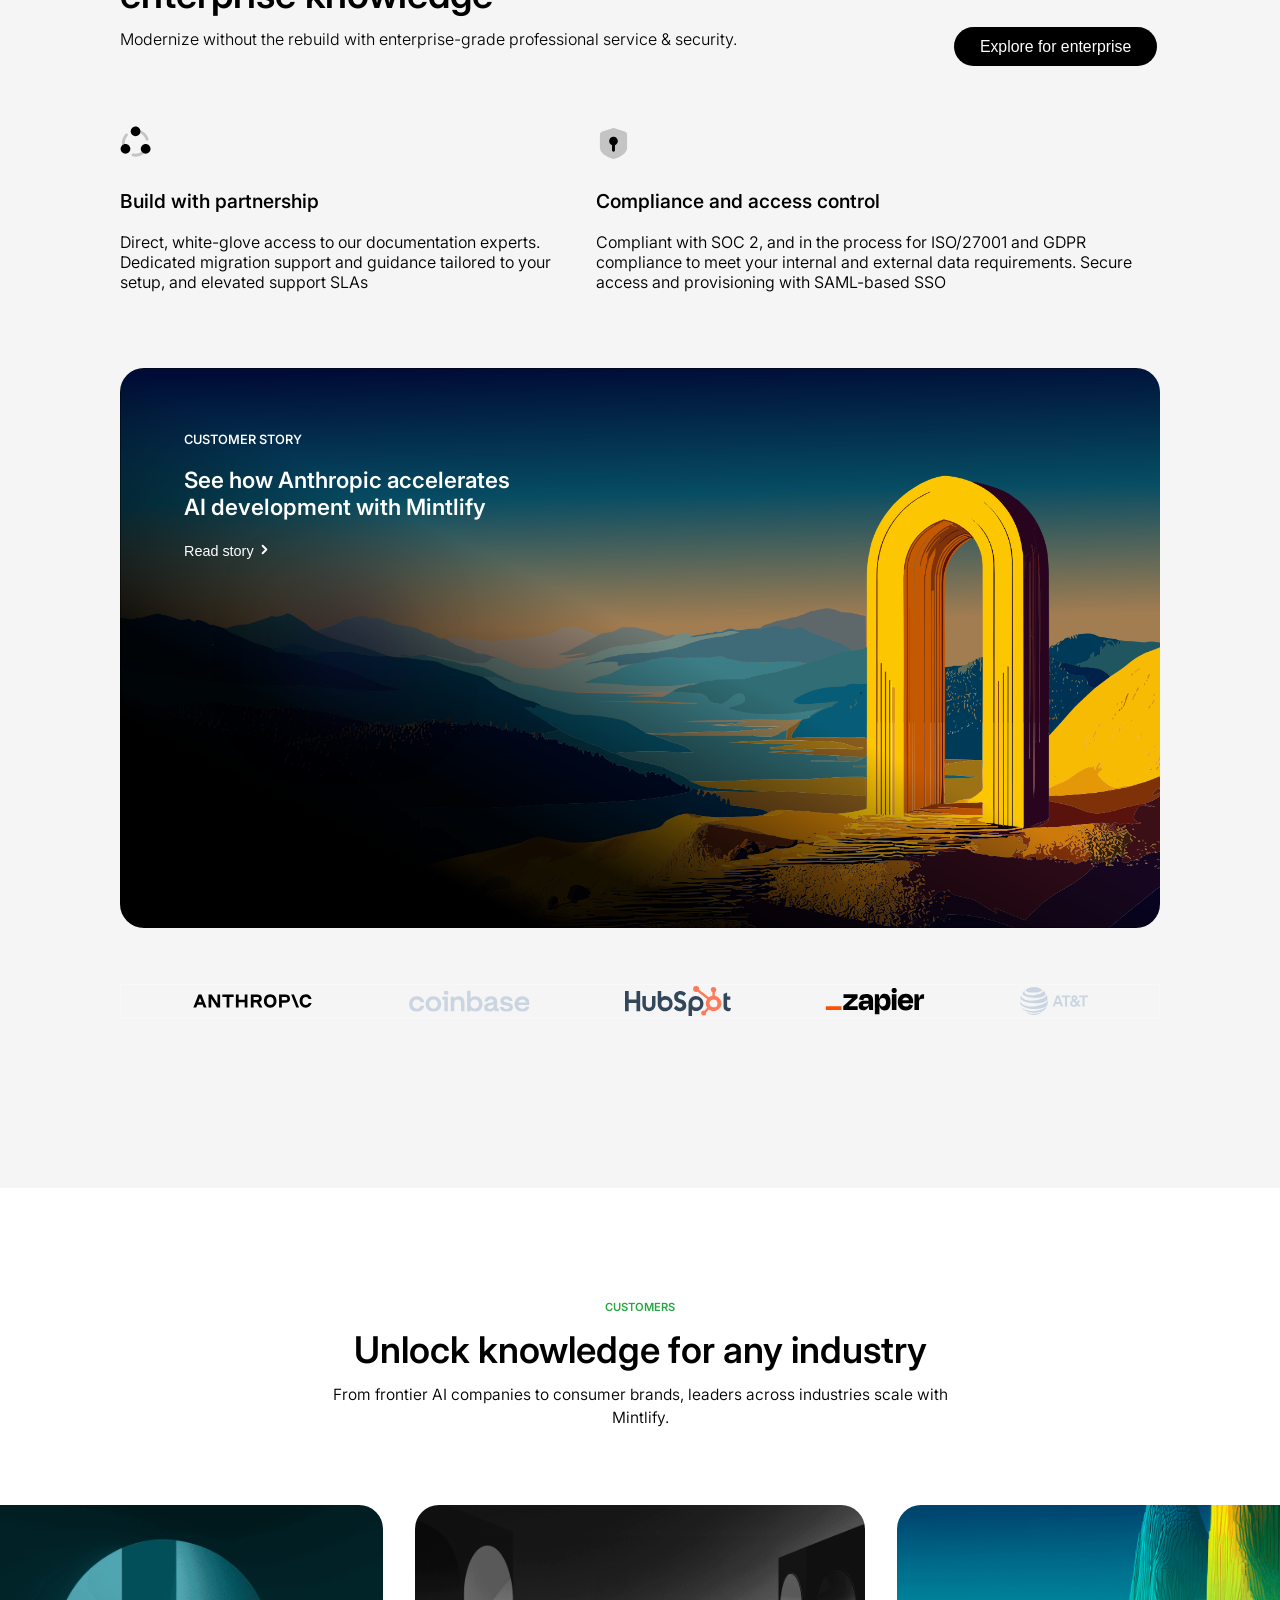
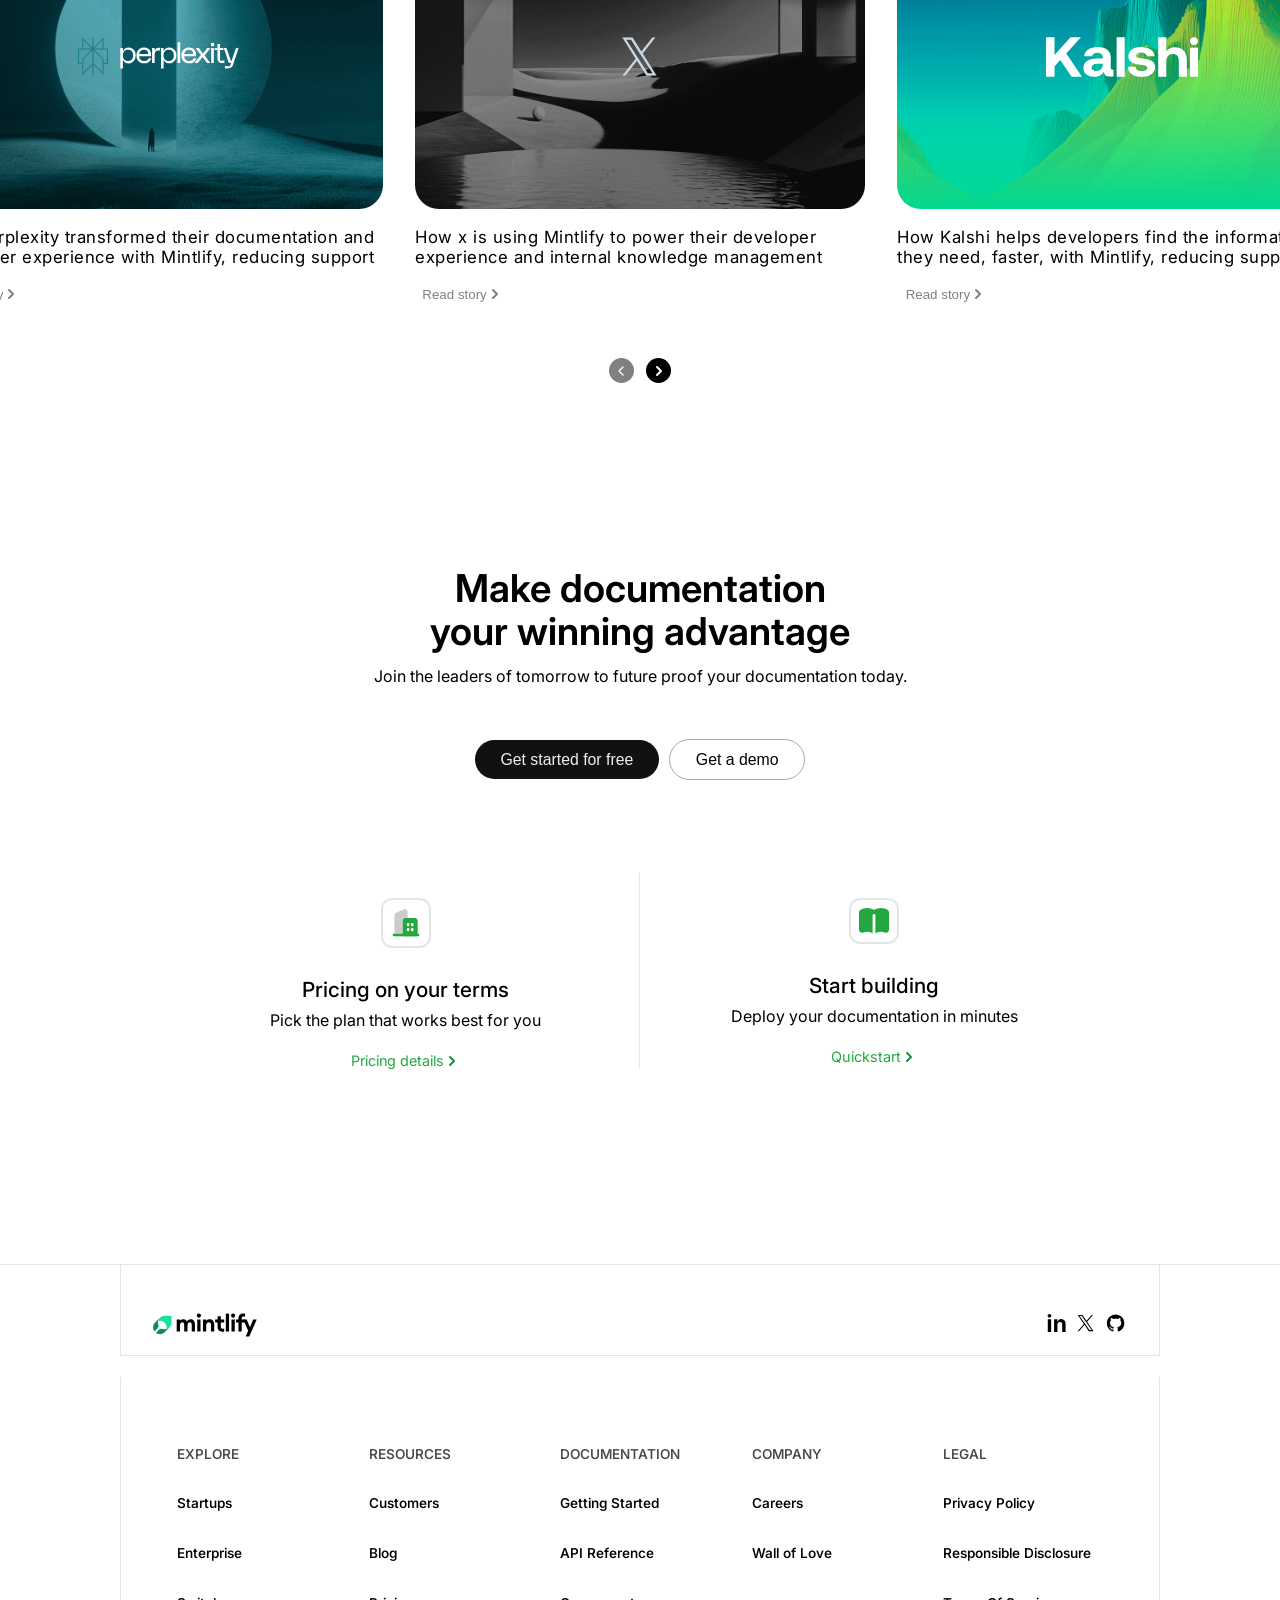
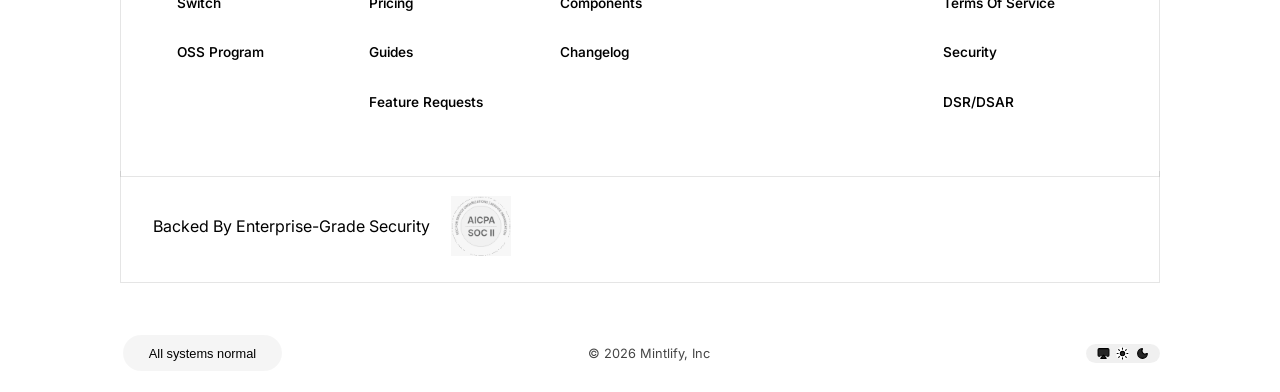
==== commit 14d4412e: "No cost" ====
--- a/index.html
+++ b/index.html
@@ -27,7 +27,7 @@
 			</div>
 			<div class="button2">
 				<button>Contact sales</button>
-				<button>Start for free</button>
+				<button>Start with no cost</button>
 			</div>
 		</div>
 		</div>
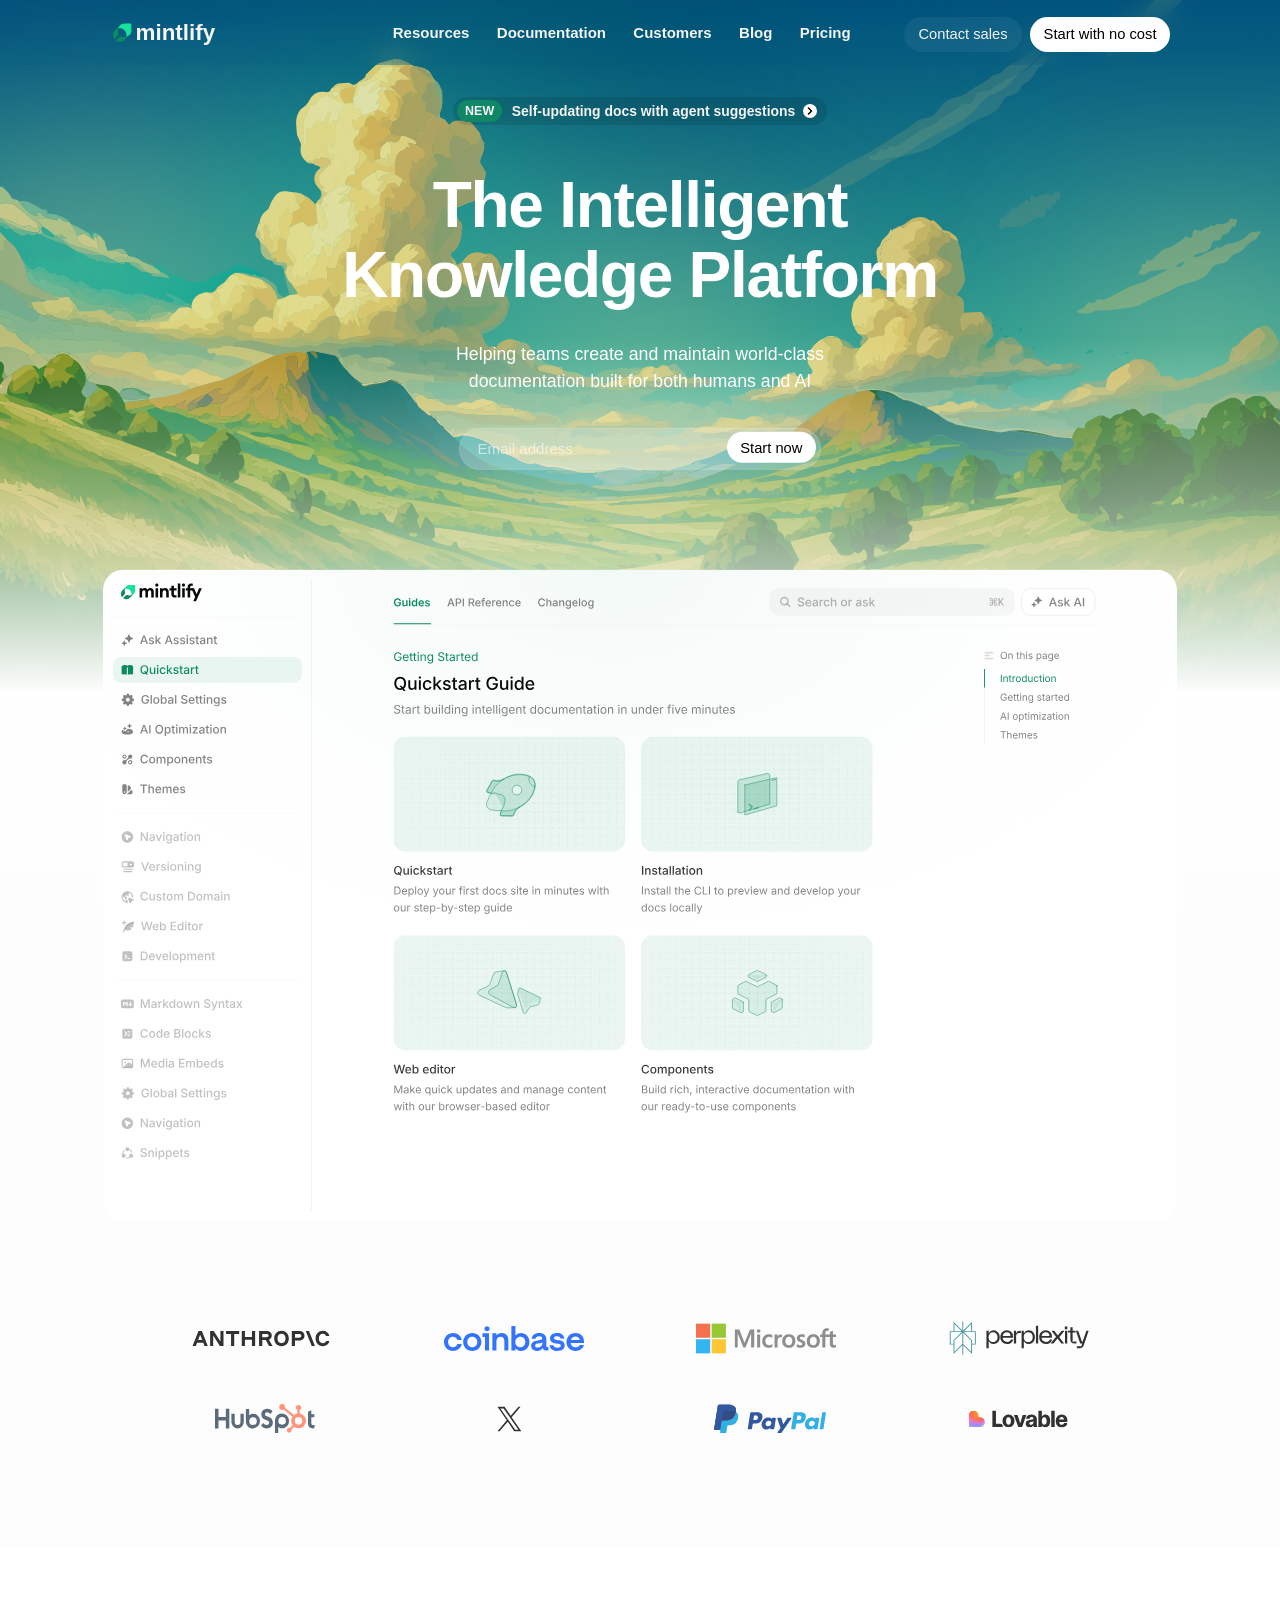
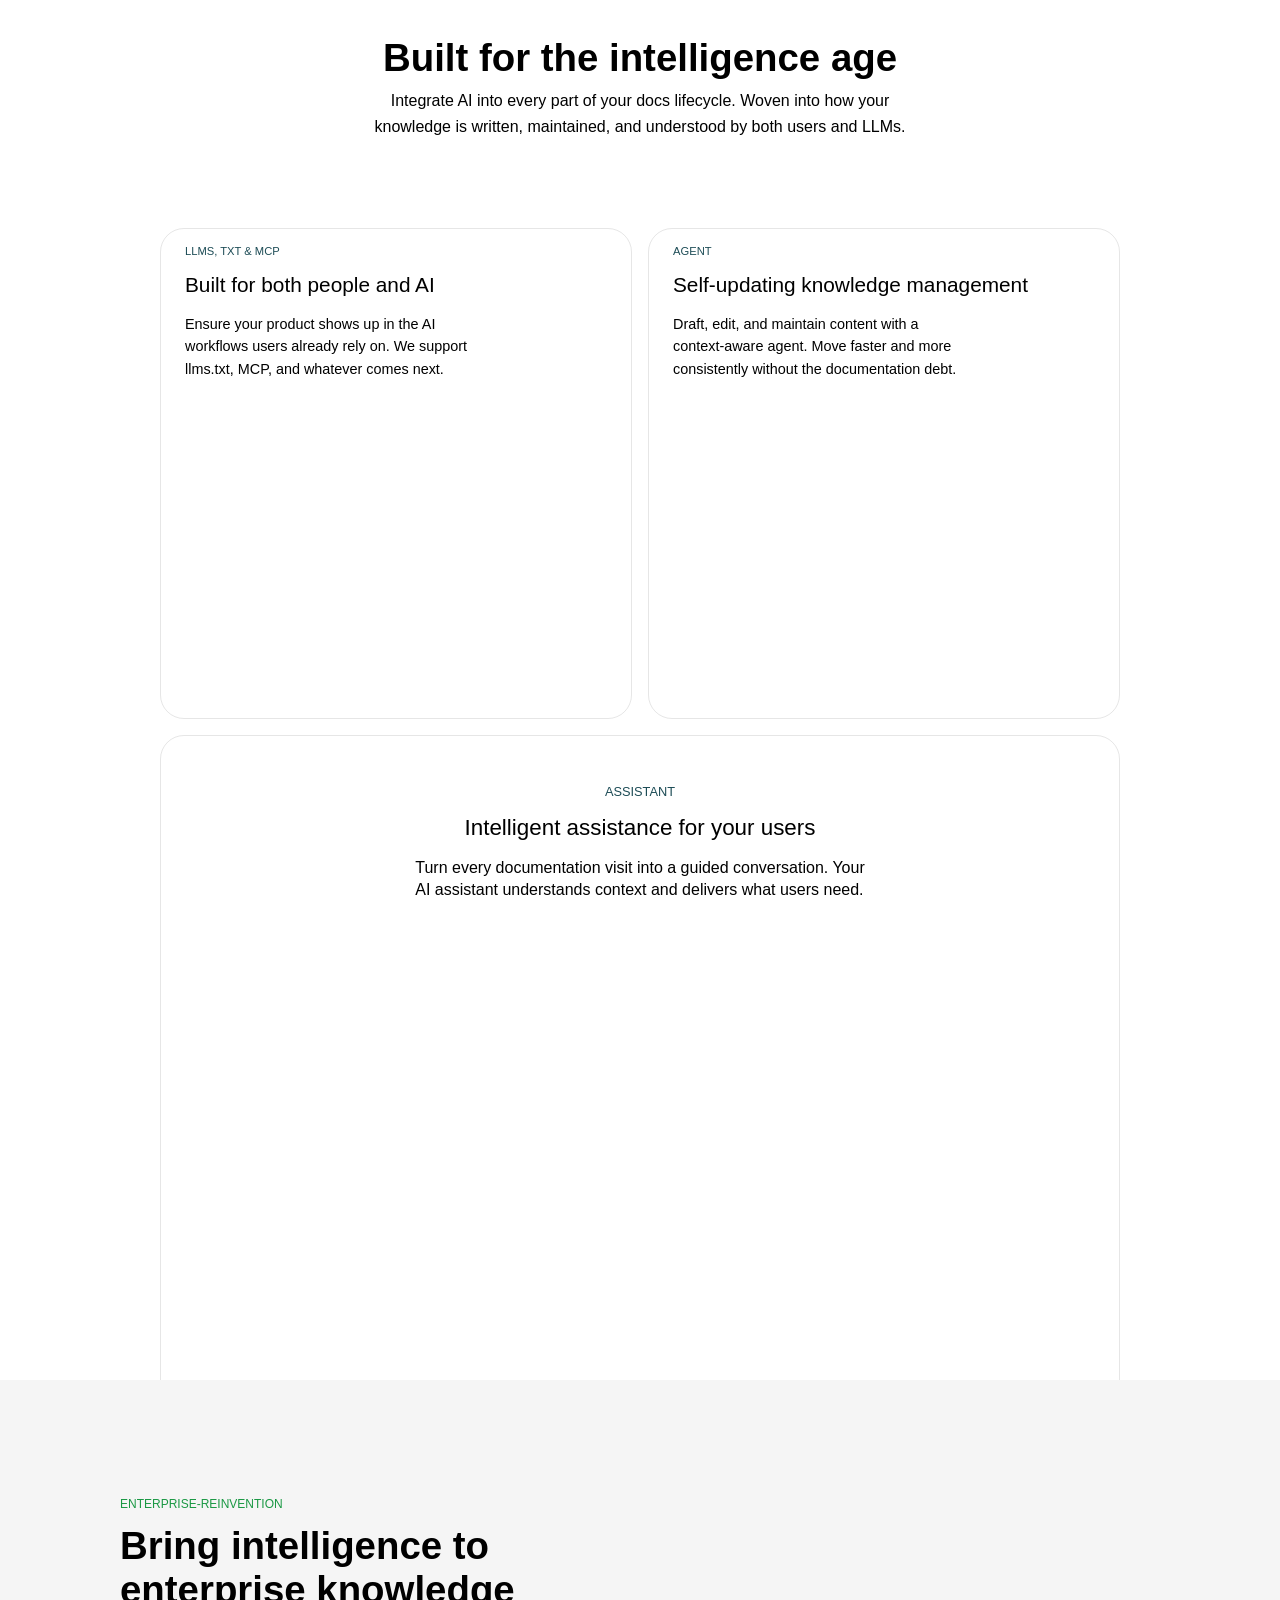
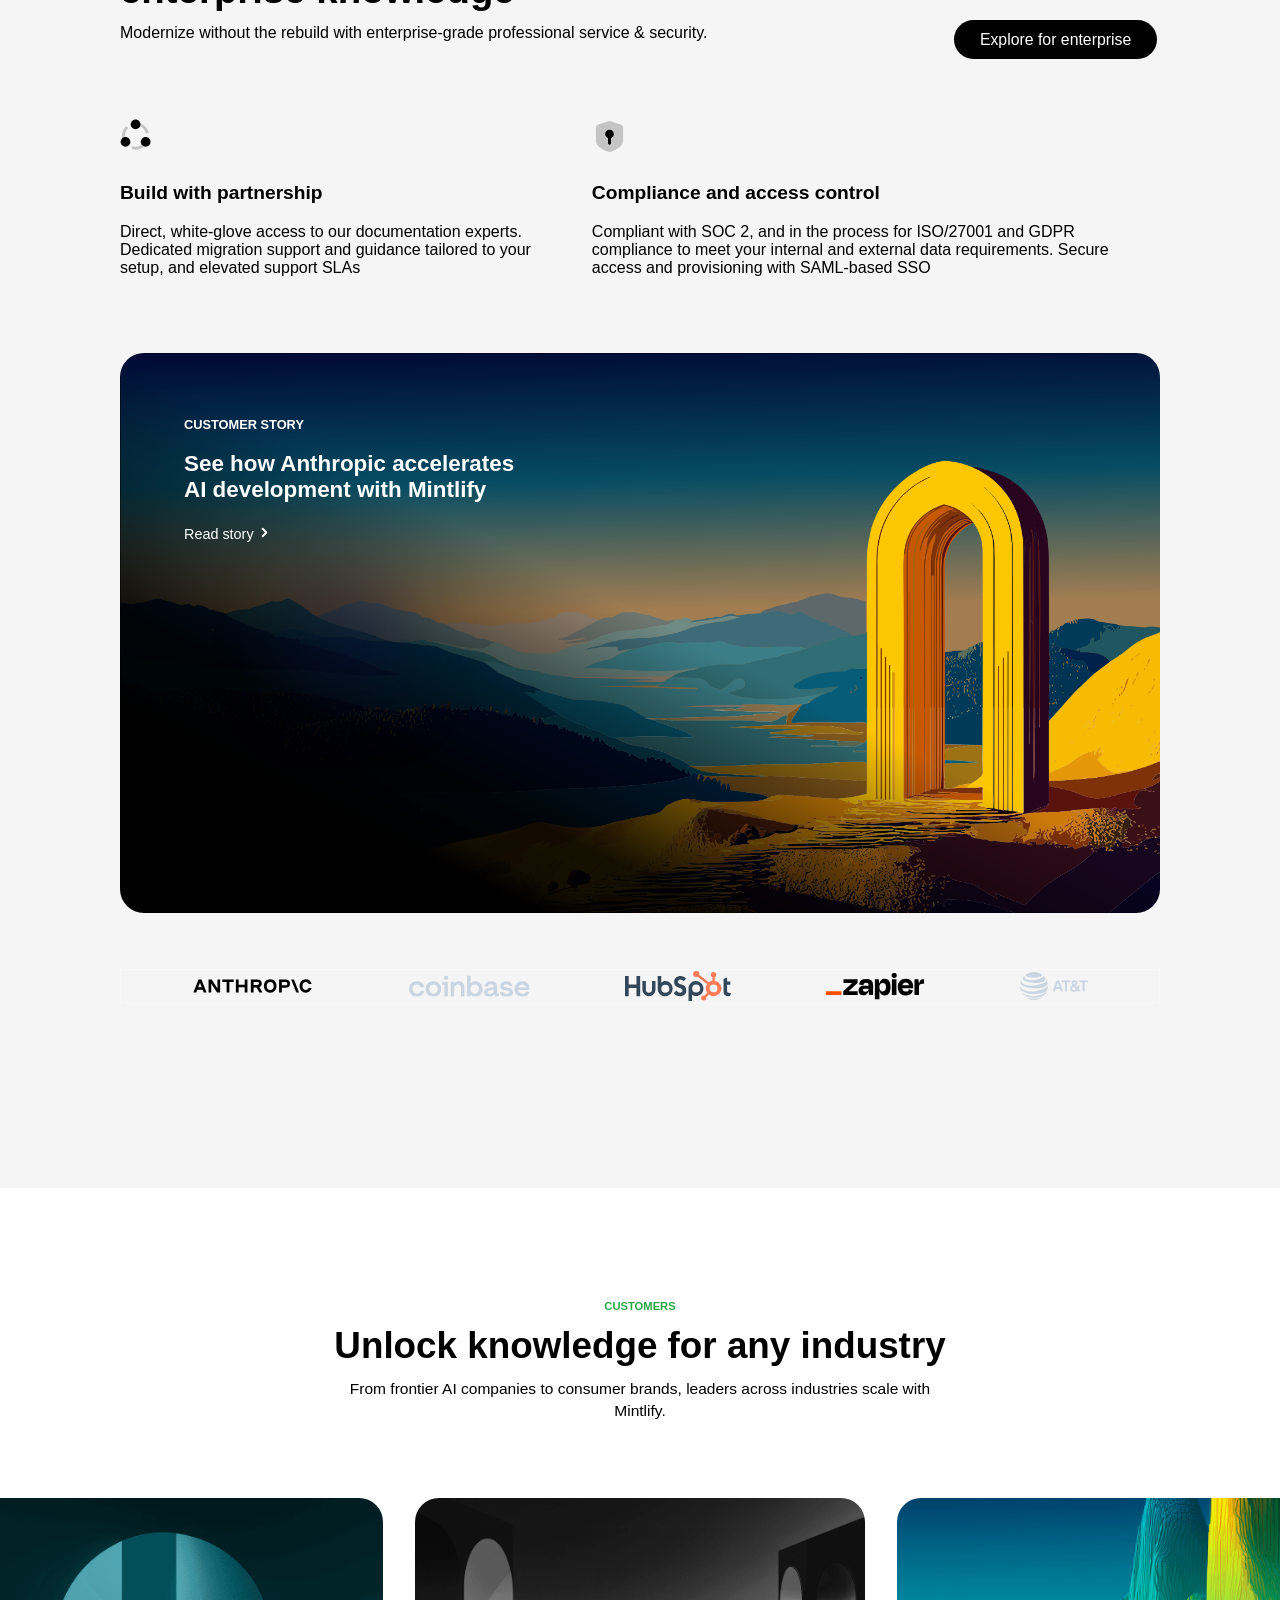
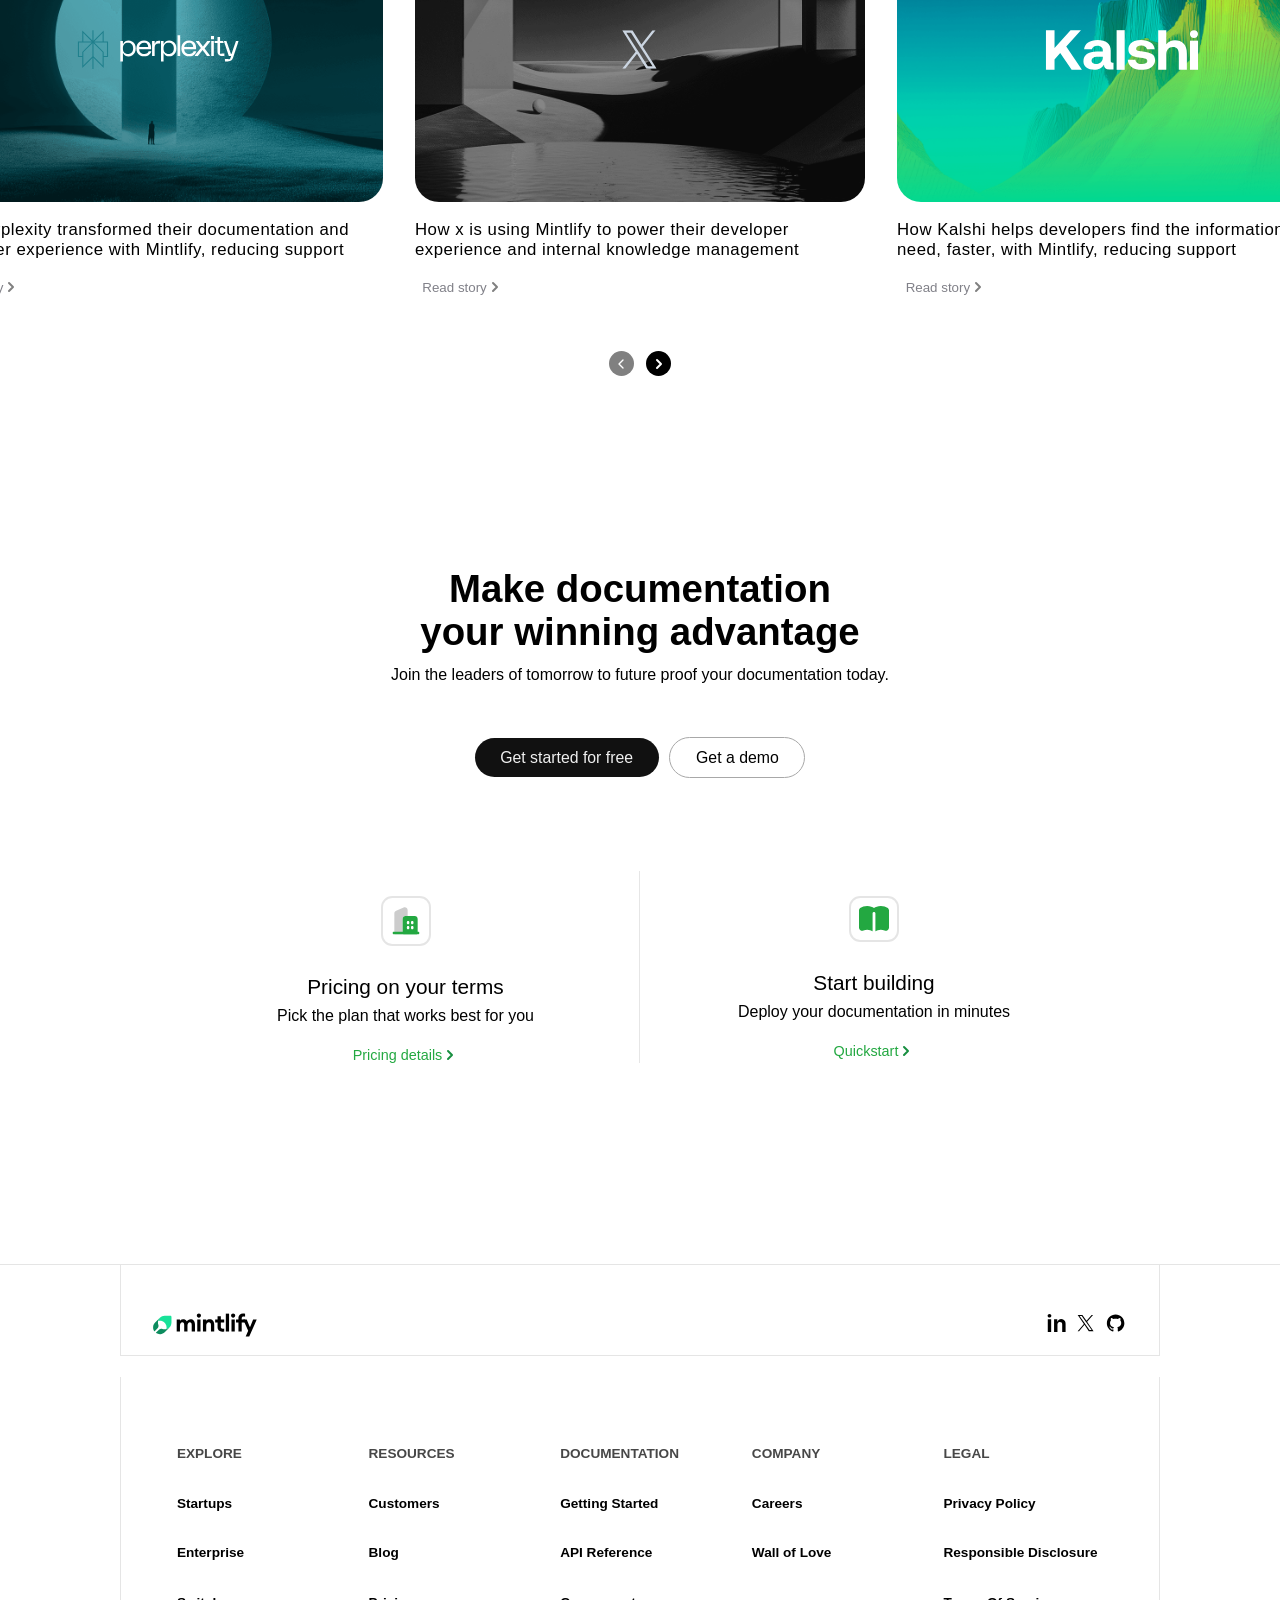
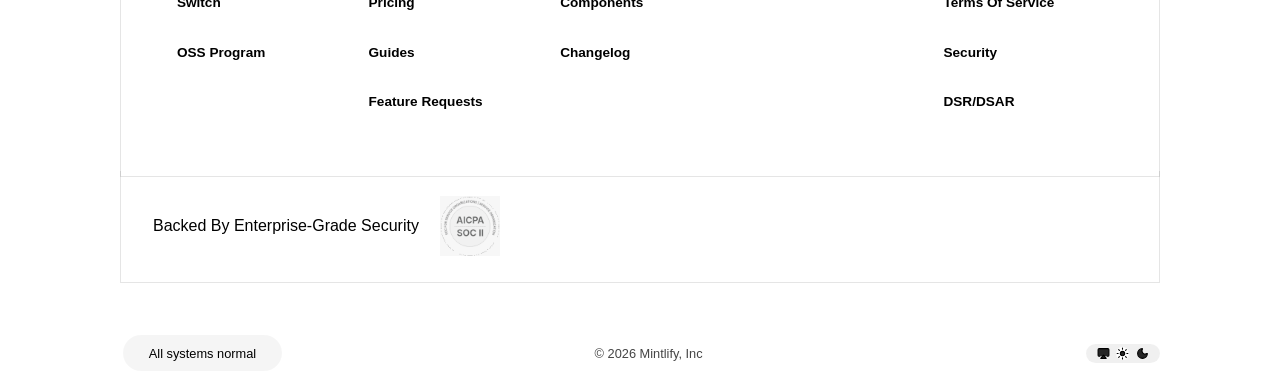
==== commit 089bb119: "feat: Style welcome page to match existing theme" ====
--- a/index.html
+++ b/index.html
@@ -263,7 +263,7 @@
 					<p>Join the leaders of tomorrow to future proof your documentation today.</p>
 				</div>
 				<div class="ctabtn">
-					<button>Get started for free</button>
+					<button onclick="window.location.href='welcome.html'">Get started for free</button>
 					<button>Get a demo</button>
 				</div>
 
--- a/style.css
+++ b/style.css
@@ -1,4 +1,8 @@
-@import url("https://fonts.googleapis.com/css2?family=Geist+Mono:wght@100..900&family=Inter:ital,opsz,wght@0,14..32,100..900;1,14..32,100..900&display=swap");
+.welcome {
+	text-align: center;
+	padding: 20px;
+	font-family: 'Inter', sans-serif;
+}@import url("https://fonts.googleapis.com/css2?family=Geist+Mono:wght@100..900&family=Inter:ital,opsz,wght@0,14..32,100..900;1,14..32,100..900&display=swap");
 
 :root {
 	--bg-color: #f4f5f4;
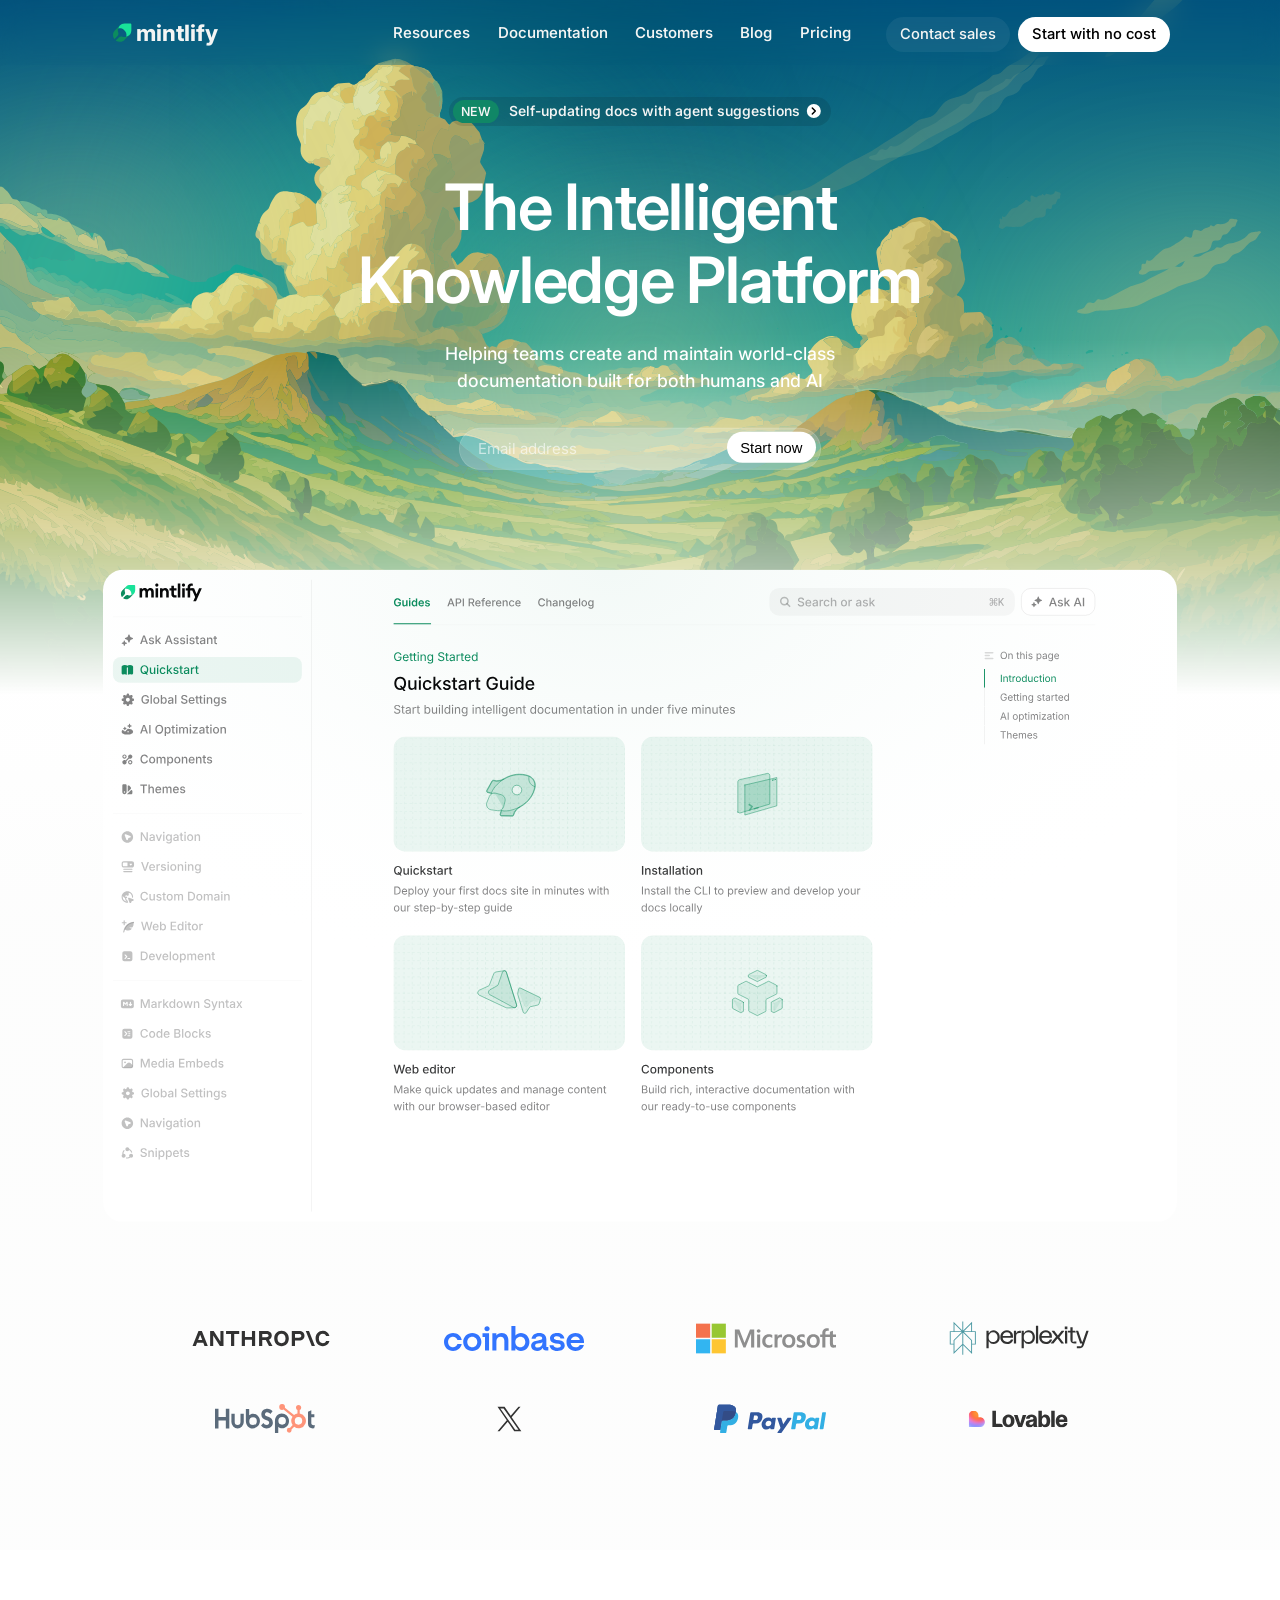
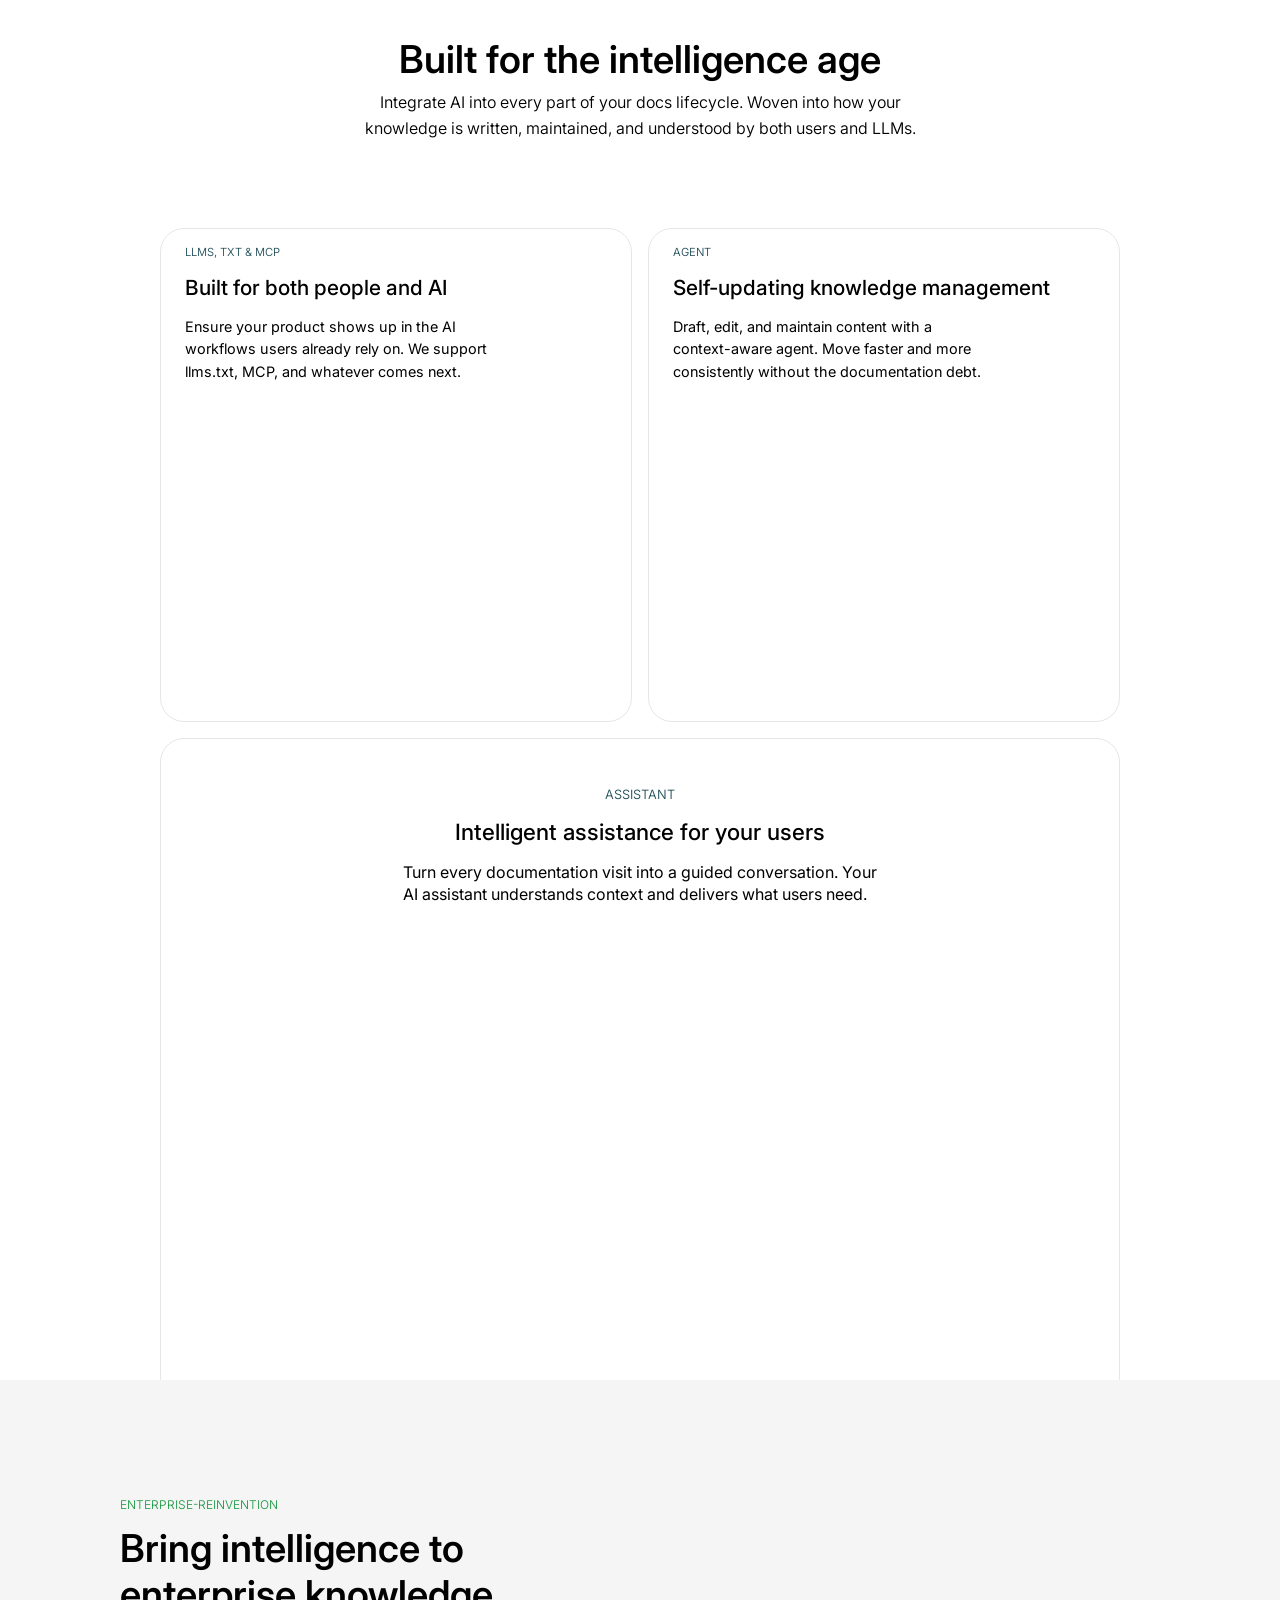
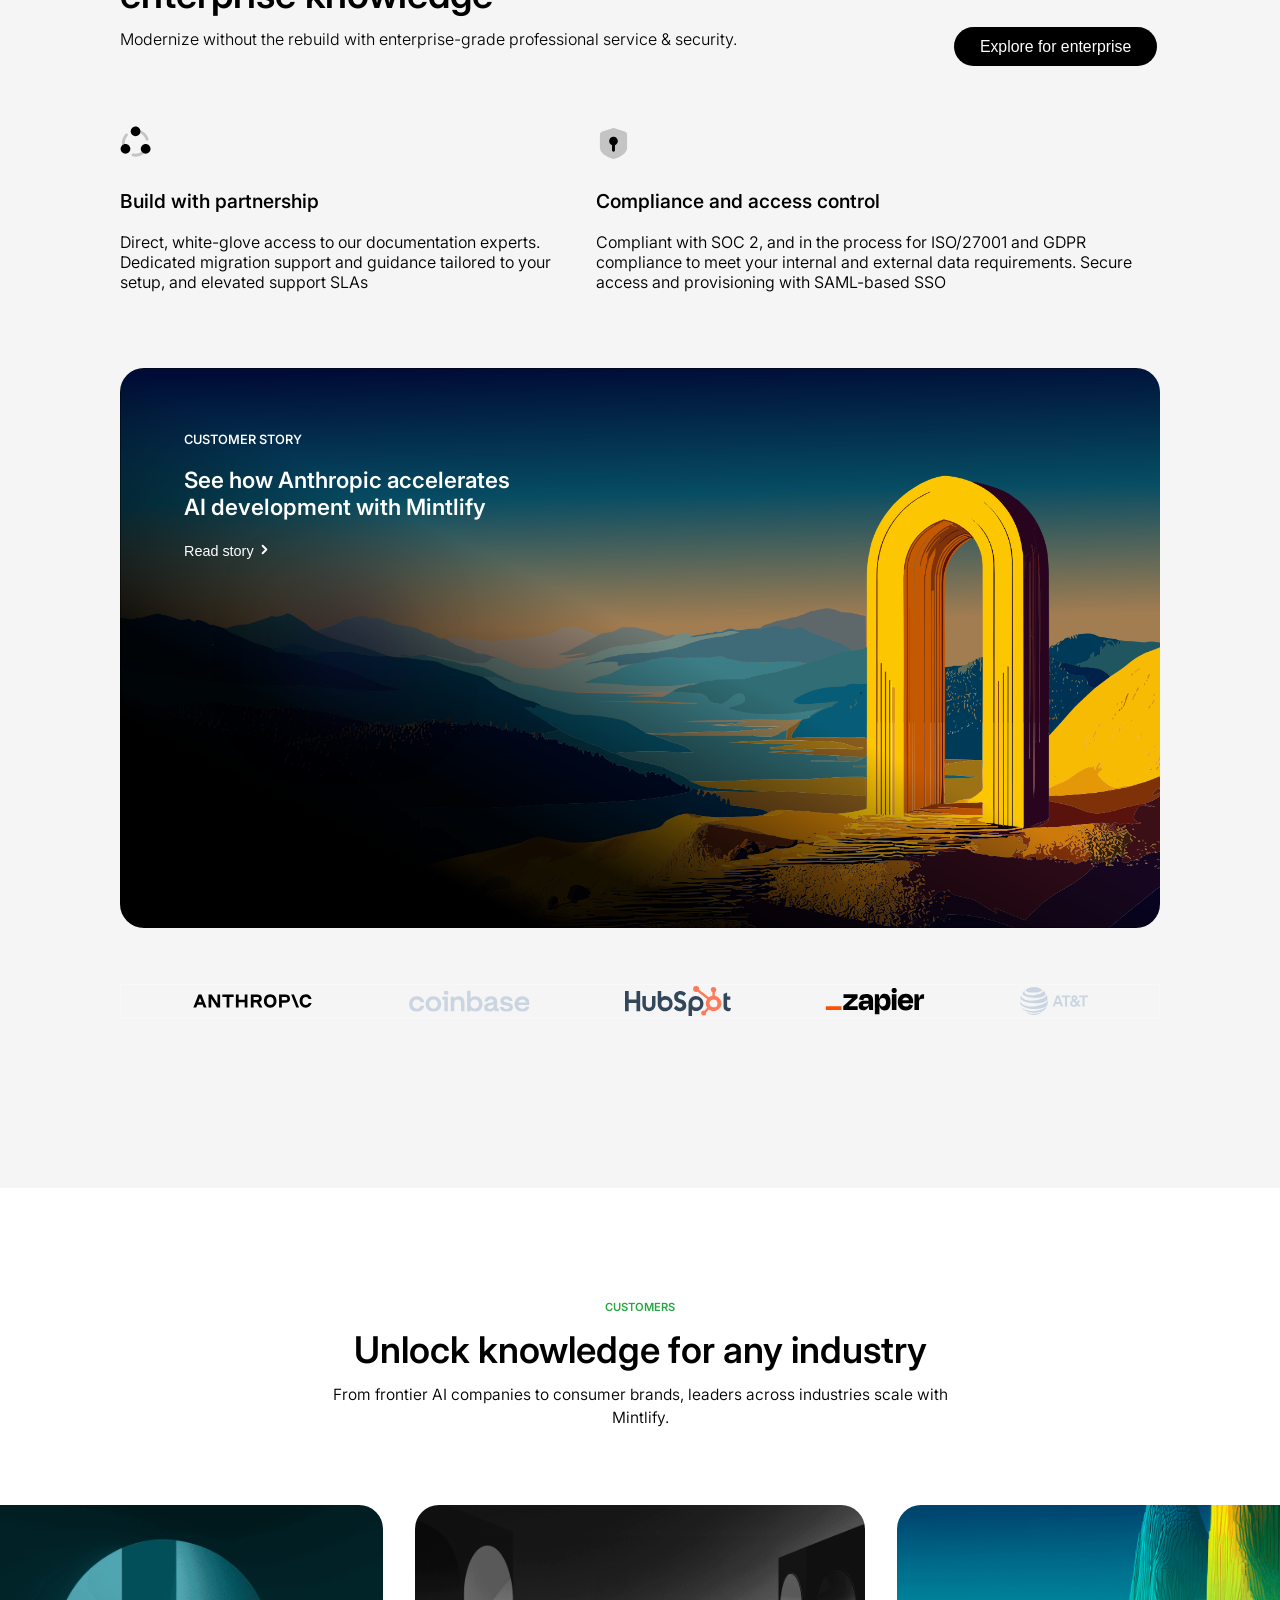
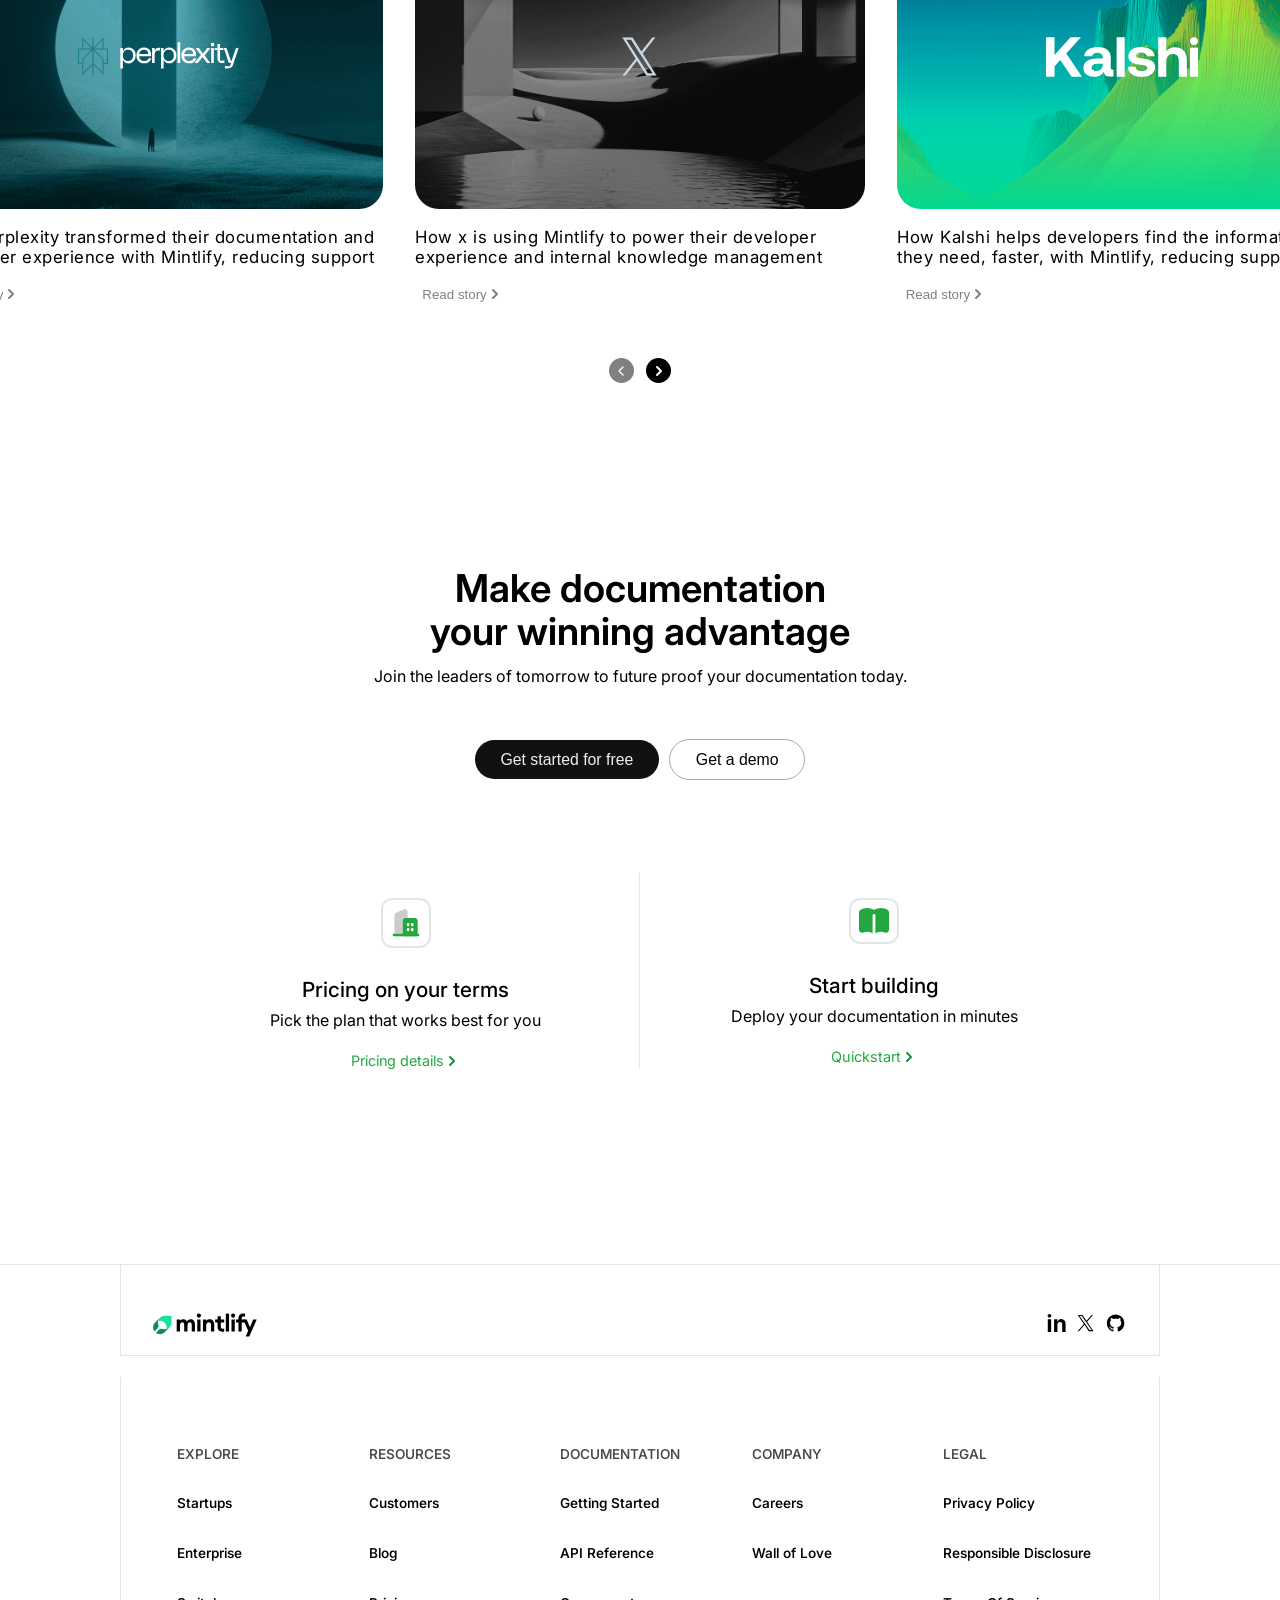
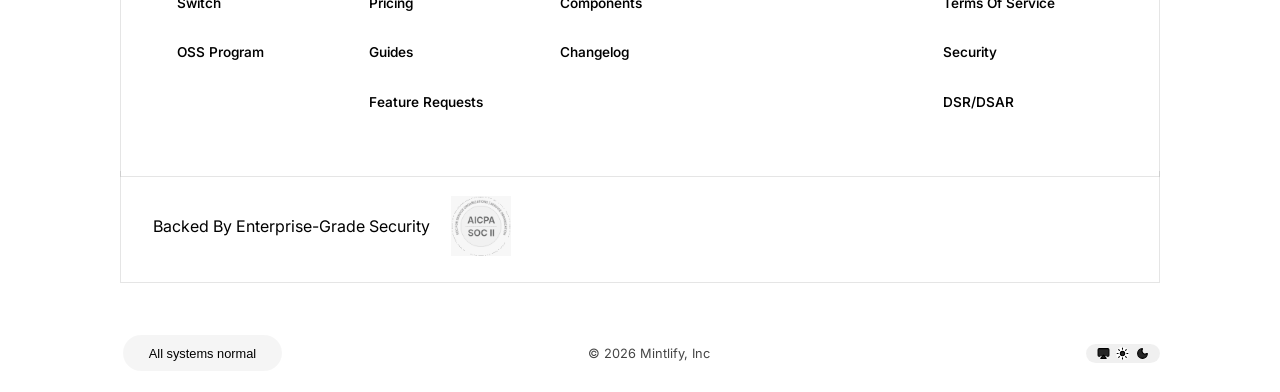
==== commit 8fce4caa: "feat: Implement navigation link to main page" ====
--- a/index.html
+++ b/index.html
@@ -263,7 +263,7 @@
 					<p>Join the leaders of tomorrow to future proof your documentation today.</p>
 				</div>
 				<div class="ctabtn">
-					<button onclick="window.location.href='welcome.html'">Get started for free</button>
+					<button>Get started for free</button>
 					<button>Get a demo</button>
 				</div>
 
--- a/style.css
+++ b/style.css
@@ -1,8 +1,4 @@
-.welcome {
-	text-align: center;
-	padding: 20px;
-	font-family: 'Inter', sans-serif;
-}@import url("https://fonts.googleapis.com/css2?family=Geist+Mono:wght@100..900&family=Inter:ital,opsz,wght@0,14..32,100..900;1,14..32,100..900&display=swap");
+@import url("https://fonts.googleapis.com/css2?family=Geist+Mono:wght@100..900&family=Inter:ital,opsz,wght@0,14..32,100..900;1,14..32,100..900&display=swap");
 
 :root {
 	--bg-color: #f4f5f4;
